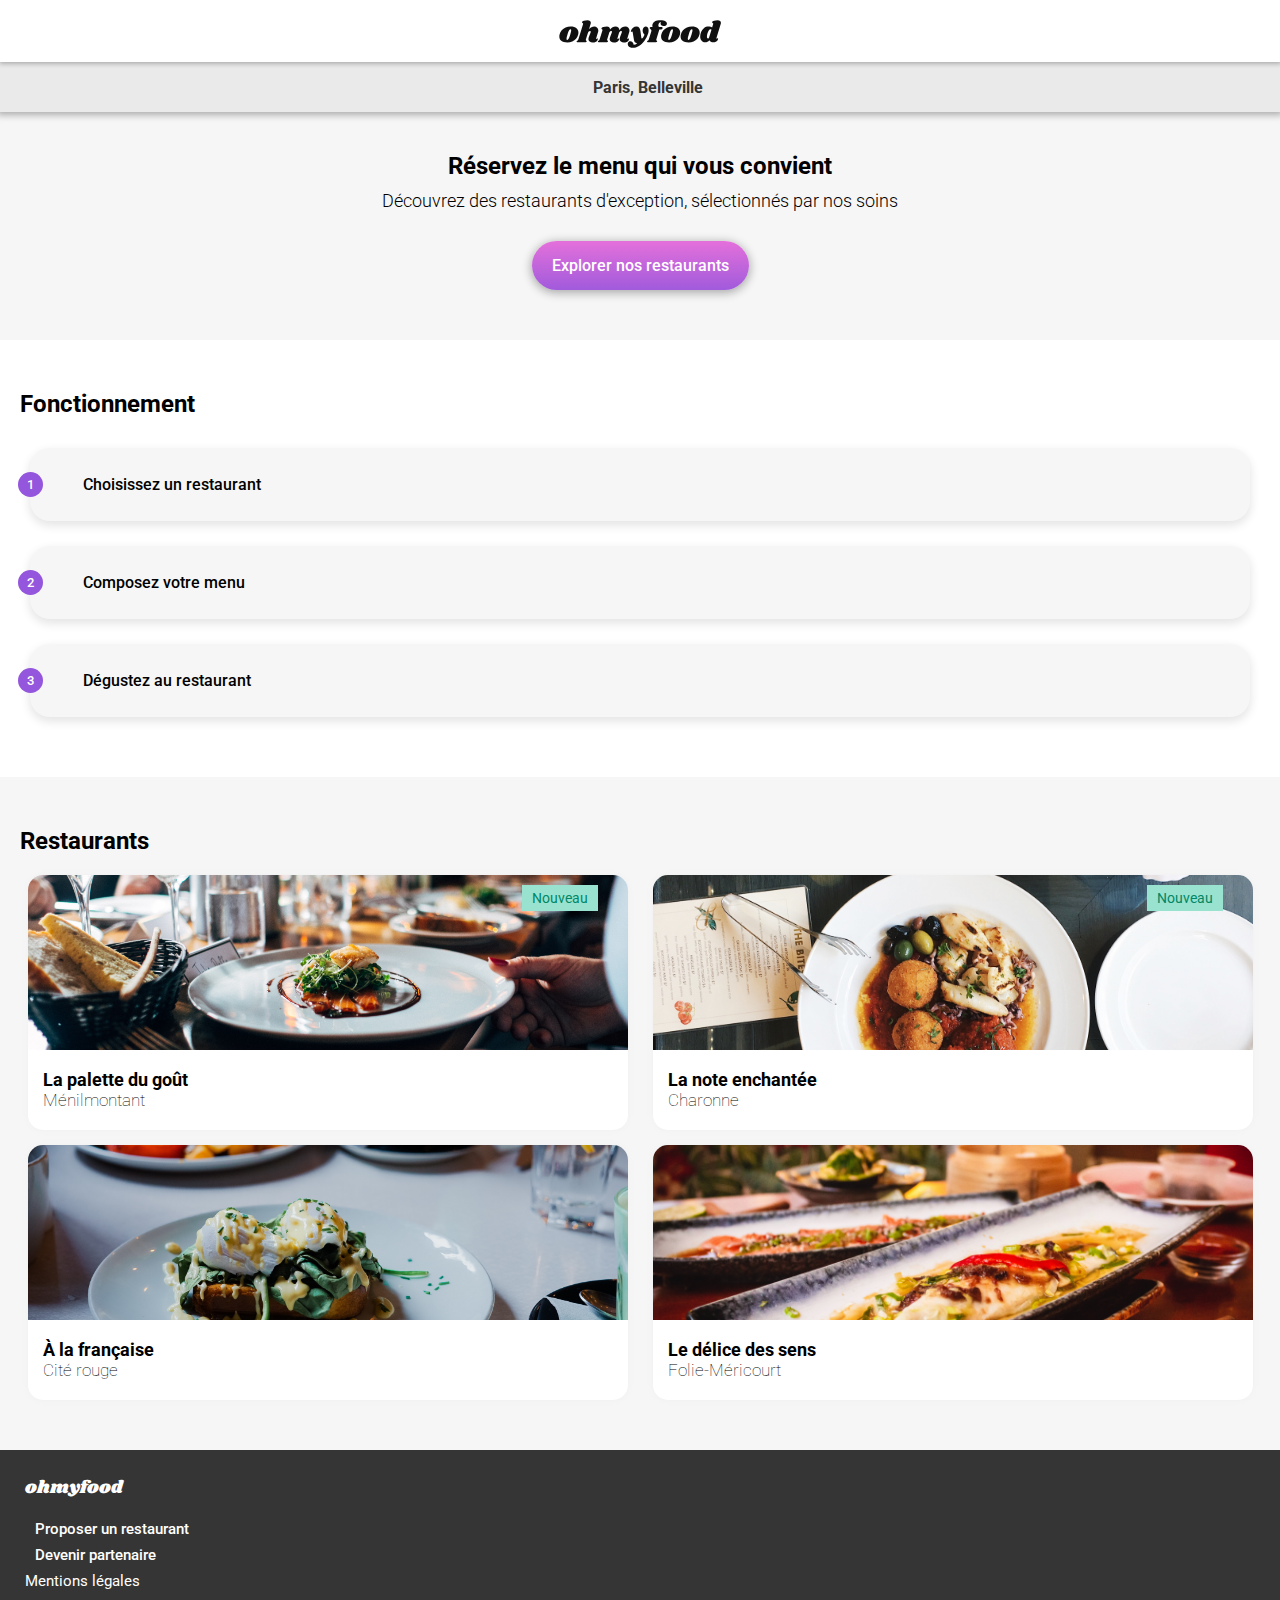
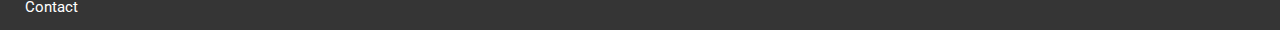
==== index.html @ 5ab4dbc9 "Homepage complète + animation des coeurs" ====
<!DOCTYPE html>
<html lang="fr">

<head>
    <meta charset="UTF-8">
    <meta name="viewport" content="width=device-width, initial-scale=1.0">
    <title>Ohmyfood</title>
    <link rel="preconnect" href="https://fonts.googleapis.com">
    <link rel="preconnect" href="https://fonts.gstatic.com" crossorigin>
    <link href="https://fonts.googleapis.com/css2?family=Roboto:ital,wght@0,100;0,300;0,400;0,500;0,700;0,900;1,100;1,300;1,400;1,500;1,700;1,900&family=Shrikhand&display=swap" rel="stylesheet">
    <link rel="stylesheet" href="https://cdnjs.cloudflare.com/ajax/libs/font-awesome/6.2.1/css/all.min.css"
        integrity="sha512-MV7K8+y+gLIBoVD59lQIYicR65iaqukzvf/nwasF0nqhPay5w/9lJmVM2hMDcnK1OnMGCdVK+iQrJ7lzPJQd1w=="
        crossorigin="anonymous" referrerpolicy="no-referrer">
    <link rel="stylesheet" href="./public/css/style.css">
</head>

<body>
    <div class="homepage">

        <!-- HEADER -->
        <div id="header">
            <header class="header header__logo">
                <a href="#"><img class="header__logo--img" src="./public/images/logo/ohmyfood@2x.svg" alt="Ohmyfood"></a>
            </header>

            <div class="location">
                <i class="location__icon fa-solid fa-location-dot"></i>
                <p class="location__city">Paris, Belleville</p>
            </div>
        </div>

        <main>            
            <!-- INTRO -->
            <section id="presentation" class="presentation">
                <div class="intro">
                    <h1 class="intro__title">Réservez le menu qui vous convient</h1>
                    <p class="intro__baseline">Découvrez des restaurants d'exception, sélectionnés par nos soins</p>
                    <a class="intro__button" href="#restaurants">Explorer nos restaurants</a>
                </div>
                <div class="HowItWorks">
                    <h2 class="HowItWorks__title">Fonctionnement</h2>
                    <ol class="HowItWorks__list">
                        <li><i class="fa-solid fa-mobile-screen-button"></i><span class="function__list__text">Choisissez un restaurant</span></li>
                        <li><i class="fa-solid fa-list-ul"></i><span class="function__list__text">Composez votre menu</span></li>
                        <li><i class="fa-highlight fa-solid fa-store"></i><span class="function__list__text">Dégustez au restaurant</span></li>
                    </ol>
                </div>
            </section>

            <!-- RESTAURANTS -->
            <section id="restaurants">                
                <h2 class="restaurants__title">Restaurants</h2>
                <div class="restaurants">

                    <div class="card-wrap">
                        <article class="card-container">
                            <a href="#" class="card">
                                <div class="card__new"><span>Nouveau</span></div>
                                <img src="./public/images/restaurants/jay-wennington-N_Y88TWmGwA-unsplash.jpg" alt="Photo d'une assiette prête à déguster sur une belle table dressée">
                                <div class="card__content">
                                    <div class="infos">
                                        <h3 class="name">La palette du goût</h3>
                                        <p class="city">Ménilmontant</p>
                                    </div>
                                
                                </div>
                                
                            </a>
                        </article>
                        <div class="favorite">
                            <input type="checkbox" id="la-palette-du-gout" name="favorite" value="favorite">
                            <label for="la-palette-du-gout" class="favorite__icon">
                                <i class="favorite__icon--outlines fa-regular fa-heart" aria-hidden="true"></i>
                                <i class="favorite__icon--solid fa-solid fa-heart" aria-hidden="true"></i>
                            </label>
                        </div>
                    </div>

                    <div class="card-wrap">
                        <article class="card-container">
                            <a href="#" class="card">
                                <div class="card__new"><span>Nouveau</span></div>
                                <img src="./public/images/restaurants/stil-u2Lp8tXIcjw-unsplash.jpg" alt="Photo d'une assiette bien pleine prise du dessus">
                                <div class="card__content">
                                    <div class="infos">
                                        <h3 class="name">La note enchantée</h3>
                                        <p class="city">Charonne</p>
                                    </div>
                                
                                </div>
                                
                            </a>
                        </article>
                        <div class="favorite">
                            <input type="checkbox" id="la-note-enchantee" name="favorite" value="favorite">
                            <label for="la-note-enchantee" class="favorite__icon">
                                <i class="favorite__icon--outlines fa-regular fa-heart" aria-hidden="true"></i>
                                <i class="favorite__icon--solid fa-solid fa-heart" aria-hidden="true"></i>
                            </label>
                        </div>
                    </div>

                    <div class="card-wrap">
                        <article class="card-container">
                            <a href="#" class="card">
                                <img src="./public/images/restaurants/toa-heftiba-DQKerTsQwi0-unsplash.jpg" alt="Photo de plusieurs assiettes prêtes à déguster">
                                <div class="card__content">
                                    <div class="infos">
                                        <h3 class="name">À la française</h3>
                                        <p class="city">Cité rouge</p>
                                    </div>
                                
                                </div>
                                
                            </a>
                        </article>
                        <div class="favorite">
                            <input type="checkbox" id="a-la-francaise" name="favorite" value="favorite">
                            <label for="a-la-francaise" class="favorite__icon">
                                <i class="favorite__icon--outlines fa-regular fa-heart" aria-hidden="true"></i>
                                <i class="favorite__icon--solid fa-solid fa-heart" aria-hidden="true"></i>
                            </label>
                        </div>
                    </div>

                    <div class="card-wrap">
                        <article class="card-container">
                            <a href="#" class="card">
                                <img src="./public/images/restaurants/louis-hansel-shotsoflouis-qNBGVyOCY8Q-unsplash.jpg" alt="Image de plusieurs assiettes de formes allongées pleines plats cuisinés">
                                <div class="card__content">
                                    <div class="infos">
                                        <h3 class="name">Le délice des sens</h3>
                                        <p class="city">Folie-Méricourt</p>
                                    </div>
                                
                                </div>
                                
                            </a>
                        </article>
                        <div class="favorite">
                            <input type="checkbox" id="le-delice-des-sens" name="favorite" value="favorite">
                            <label for="le-delice-des-sens" class="favorite__icon">
                                <i class="favorite__icon--outlines fa-regular fa-heart" aria-hidden="true"></i>
                                <i class="favorite__icon--solid fa-solid fa-heart" aria-hidden="true"></i>
                            </label>
                        </div>
                    </div>

                </div>
            </section>
        </main>

        <!-- FOOTER -->
        <footer class="footer">
            <h2 class="footer__title">ohmyfood</h2>
            <ul class="footer__list">
                <li><i class="fa-solid fa-utensils"></i><a href="#">Proposer un restaurant</a></li>
                <li><i class="fa-solid fa-handshake-angle"></i><a href="#">Devenir partenaire</a></li>
                <li><a href="#">Mentions légales</a></li>
                <li><a href="mailto:contact@ohmyfood.fr">Contact</a></li>
            </ul>
        </footer>

    </div>

</body>
</html>
---- public/css/style.css ----
/*** INIT SASS OK ***/
/*                  */
/*    Off we go !   */
/*                  */
/*** COMMON RULES ***/
* {
  font-family: "Roboto", sans-serif;
}

html {
  scroll-behavior: smooth;
}

body {
  display: flex;
  justify-content: center;
  margin: 0;
  width: 100%;
}

.homepage, .restaurantpage {
  width: 100%;
  margin: 0;
  box-sizing: border-box;
  overflow: hidden;
  background-color: #f6f6f6;
}

h1,
h2 {
  font-size: 24px;
  font-weight: 700;
}

h3 {
  font-size: 18px;
  font-weight: 700;
}

a {
  text-decoration: none;
}

/*** HEADER ***/
.header {
  display: flex;
  justify-content: center;
  background-color: white;
  box-shadow: 0px 0px 5px 1.5px rgba(0, 0, 0, 0.3);
  z-index: 2;
}
.header__logo {
  position: relative;
  padding: 20px 0 10px;
}
.header__logo--img {
  width: 162px;
}

.location {
  display: flex;
  justify-content: center;
  height: 50px;
  position: relative;
  z-index: 1;
  background-color: #EAEAEA;
  text-align: center;
  color: #353535;
  box-shadow: 0px 0px 7px 3px rgba(0, 0, 0, 0.3);
}
.location__icon {
  padding: 18px 15px 18px 0;
  font-size: 16px;
}
.location__city {
  font-size: 16px;
  font-weight: 700;
}

/*** HOMEPAGE ***/
.presentation {
  background-color: #f6f6f6;
}

/*  INTRO  */
.intro {
  display: flex;
  flex-direction: column;
  justify-content: center;
  text-align: center;
}
.intro__title {
  margin: 0;
  padding: 40px 50px 0;
}
.intro__baseline {
  margin: 10px 0 20px;
  padding: 0 20px;
  font-size: 18px;
  font-weight: 300;
}
.intro__button {
  width: auto;
  padding: 15px 20px;
  background: linear-gradient(180deg, #FF79DA -40%, #9356DC 120%);
  border-radius: 35px;
  color: white;
  font-size: 16px;
  font-weight: 500;
  text-decoration: none;
  box-shadow: 0px 2px 10px 1.2px rgba(0, 0, 0, 0.3);
  cursor: pointer;
  transition: all 0.5s ease-in-out;
  margin: 10px auto 50px;
}
.intro__button:hover {
  box-shadow: 0px 2px 12px 1.5px rgba(0, 0, 0, 0.35);
  filter: brightness(110%);
  transition: all 0.5s ease-in-out;
}

/* FONCTIONNEMENT */
.HowItWorks {
  display: flex;
  justify-content: center;
  flex-direction: column;
  margin: 0;
  padding: 35px 20px;
  text-align: left;
  background-color: white;
}
.HowItWorks__title {
  margin: 15px 0 5px;
}
.HowItWorks__list {
  margin: 0;
  padding: 0 10px;
  list-style: none;
  font-size: 16px;
  font-weight: 500;
  text-align: center;
}
.HowItWorks__list li {
  display: flex;
  justify-content: left;
  align-items: center;
  margin: 25px 0;
  padding: 24px 15px 24px 20px;
  background-color: #f6f6f6;
  border-radius: 20px;
  box-shadow: 0px 4px 10px 1px rgba(0, 0, 0, 0.1);
  counter-increment: li;
}
.HowItWorks__list li i {
  padding: 0 20px;
  font-size: 1.1em;
  color: #7e7e7e;
}
.HowItWorks__list li i.fa-highlight {
  color: #9356DC;
}
.HowItWorks__list li::before {
  content: counter(li);
  display: flex;
  justify-content: center;
  align-items: center;
  width: 25px;
  height: 25px;
  margin-left: -32px;
  background-color: #9356DC;
  border-radius: 100%;
  font-size: 0.8em;
  color: white;
}

/* RESTAURANTS */
.restaurants {
  display: flex;
  flex-flow: wrap;
  justify-content: space-between;
  padding: 0 15px 50px;
}
.restaurants__title {
  margin: 50px 20px 5px;
}
.restaurants .card-wrap {
  width: 100%;
  margin: 15px auto 35px;
}
.restaurants .card-wrap .card-container {
  margin-top: 0;
  width: 100%;
}
.restaurants .card-wrap .card-container .card {
  display: flex;
  flex-direction: column;
  background-color: white;
  border-radius: 15px;
  box-shadow: 0px 0px 6px 0px rgba(200, 200, 200, 0.1);
}
.restaurants .card-wrap .card-container .card__new {
  position: absolute;
  margin-top: 10px;
  margin-left: calc(100% - 130px);
  padding: 5px 10px;
  background-color: #99E2D0;
  color: #008766;
  font-size: 14px;
}
.restaurants .card-wrap .card-container .card img {
  height: 175px;
  border-top-left-radius: 15px;
  border-top-right-radius: 15px;
  -o-object-fit: cover;
     object-fit: cover;
}
.restaurants .card-wrap .card-container .card__content {
  display: flex;
  flex-flow: row;
  justify-content: space-between;
  padding-left: 15px;
  color: black;
}
.restaurants .card-wrap .card-container .card__content .infos {
  display: block;
  margin: 20px 0;
}
.restaurants .card-wrap .card-container .card__content .name {
  line-height: 20px;
  margin: 0;
}
.restaurants .card-wrap .card-container .card__content .city {
  font-size: 17px;
  font-weight: 100;
  margin: 0;
}
.restaurants .favorite {
  margin-top: -75px;
  margin-left: calc(100% - 70px);
  font-size: 22px;
  padding: 20px;
}
.restaurants .favorite > input {
  display: none;
}
.restaurants .favorite__icon--outlines, .restaurants .favorite__icon--solid {
  position: absolute;
}
.restaurants .favorite__icon--outlines {
  z-index: 2;
  opacity: 0.6;
  color: #353535;
  transition: all 0.7s;
}
.restaurants .favorite__icon--outlines:hover {
  opacity: 1;
  transition: all 0.7s;
}
.restaurants .favorite__icon--solid {
  color: #9356DC;
  opacity: 0;
  font-size: 40px;
  margin: -8px;
  transition: all 1s;
}
.restaurants .favorite input:checked + label.favorite__icon .favorite__icon--solid {
  opacity: 1;
  font-size: 20px;
  margin: 1px;
  transition: all 0.4s ease 0.15s;
  background-image: linear-gradient(180deg, #9356DC 0%, #FF79DA 110%);
  -webkit-background-clip: text;
          background-clip: text;
  color: rgba(147, 86, 220, 0.25);
}
.restaurants .favorite input:checked + label.favorite__icon .favorite__icon--outlines {
  opacity: 0.4;
  color: #9356DC;
  transition: 0.2s;
}

@media (min-width: 767.98px) {
  .restaurants .card-wrap {
    width: 48%;
  }
  .restaurants .card-wrap .card-container .card__new {
    margin-left: calc(48% - 120px);
  }
}
/*** FOOTER ***/
.footer {
  display: flex;
  flex-direction: column;
  background-color: #353535;
  color: white;
  padding: 10px 25px;
  font-size: 15px;
}
.footer__title {
  padding: 0;
  font-family: "Shrikhand", sans-serif;
  font-size: 18px;
  font-weight: 200;
}
.footer__list {
  padding: 0;
  margin: 0;
  list-style-type: none;
}
.footer__list li {
  padding: 4px 0;
}
.footer__list i {
  padding-right: 10px;
  font-size: 12px;
}
.footer__list i + a {
  font-weight: 500;
}
.footer__list a {
  color: white;
  border-bottom: 1px solid #353535;
  transition: all 0.7s;
}
.footer__list a:hover {
  color: #EAEAEA;
  border-bottom: 1px solid white;
  transition: all 0.7s;
}/*# sourceMappingURL=style.css.map */
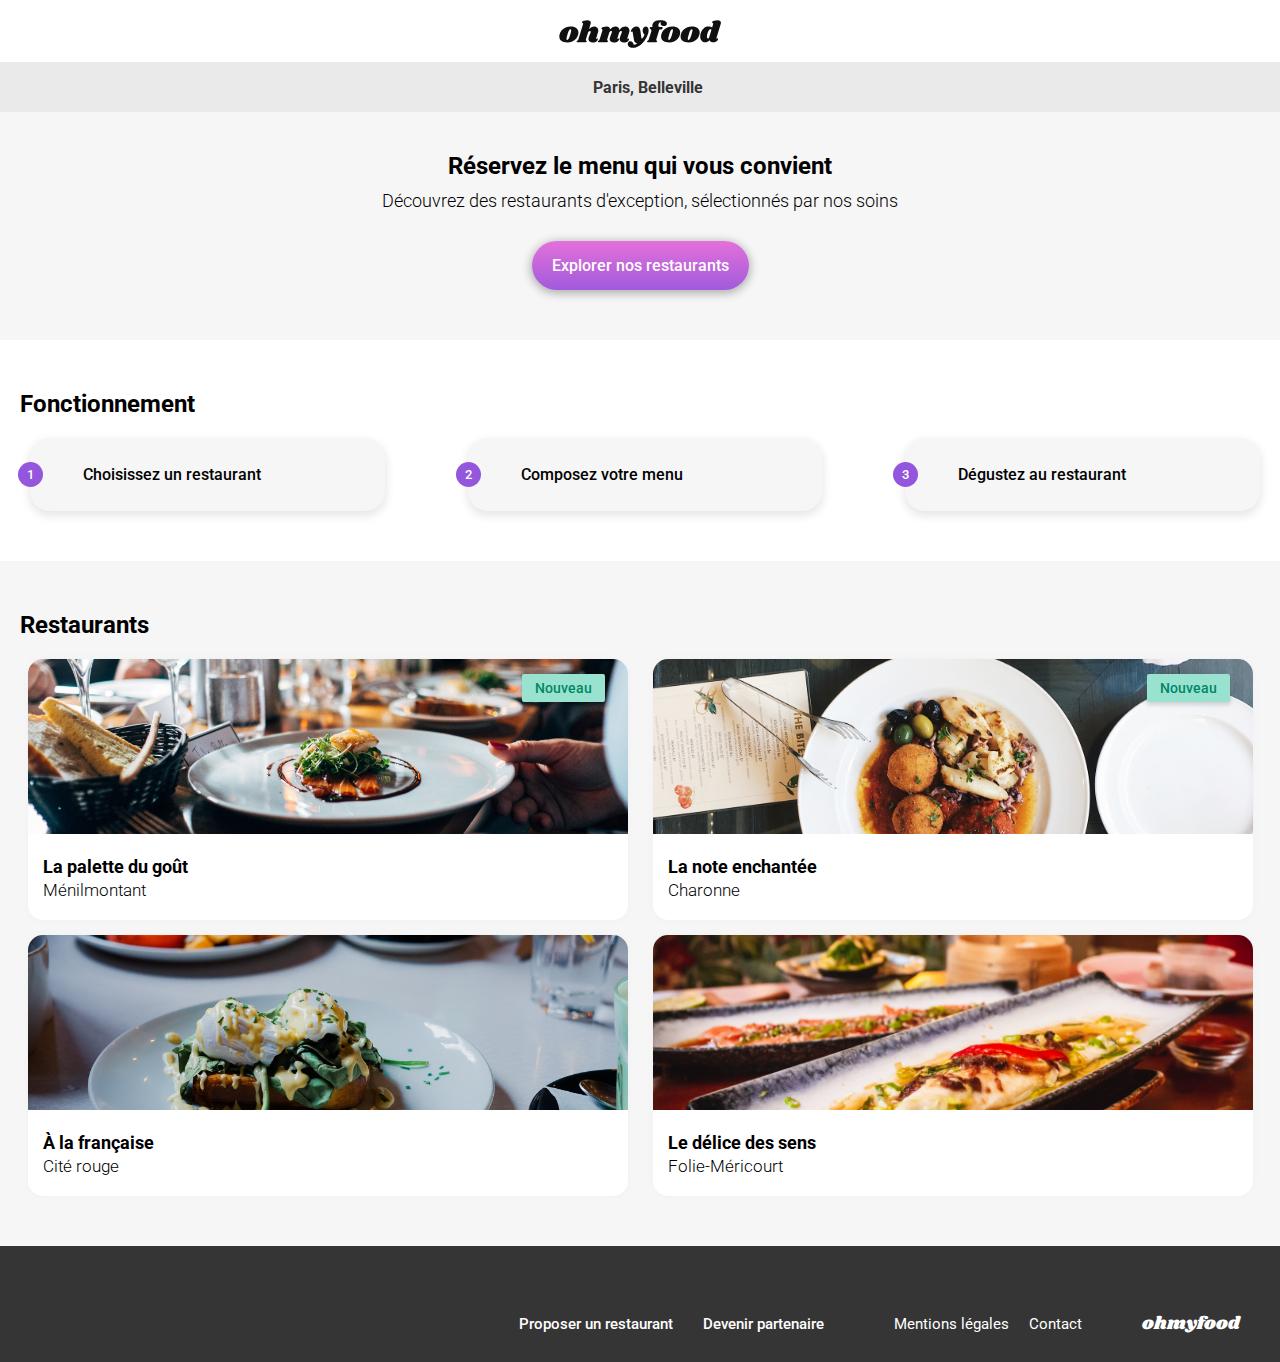
==== commit e44898cb: "Initialisation breakpoints + homepage responsive" ====
--- a/index.html
+++ b/index.html
@@ -19,8 +19,11 @@
 
         <!-- HEADER -->
         <div id="header">
-            <header class="header header__logo">
-                <a href="#"><img class="header__logo--img" src="./public/images/logo/ohmyfood@2x.svg" alt="Ohmyfood"></a>
+            <header class="header">
+                <nav class="header__nav">
+                <a href="#" class="header__nav--back"><i class="fa-solid fa-arrow-left"></i></a>
+                <a href="#"><img class="header__nav--logo" src="./public/images/logo/ohmyfood@2x.svg" alt="Ohmyfood"></a>
+                </nav>
             </header>
 
             <div class="location">
@@ -38,17 +41,19 @@
                     <a class="intro__button" href="#restaurants">Explorer nos restaurants</a>
                 </div>
                 <div class="HowItWorks">
+                    <div class="page-container">
                     <h2 class="HowItWorks__title">Fonctionnement</h2>
-                    <ol class="HowItWorks__list">
-                        <li><i class="fa-solid fa-mobile-screen-button"></i><span class="function__list__text">Choisissez un restaurant</span></li>
-                        <li><i class="fa-solid fa-list-ul"></i><span class="function__list__text">Composez votre menu</span></li>
-                        <li><i class="fa-highlight fa-solid fa-store"></i><span class="function__list__text">Dégustez au restaurant</span></li>
-                    </ol>
+                        <ol class="HowItWorks__list">
+                            <li><i class="fa-solid fa-mobile-screen-button"></i><span class="function__list__text">Choisissez un restaurant</span></li>
+                            <li><i class="fa-solid fa-list-ul"></i><span class="function__list__text">Composez votre menu</span></li>
+                            <li><i class="fa-highlight fa-solid fa-store"></i><span class="function__list__text">Dégustez au restaurant</span></li>
+                        </ol>
+                    </div>
                 </div>
             </section>
 
             <!-- RESTAURANTS -->
-            <section id="restaurants">                
+            <section id="restaurants" class="page-container">                
                 <h2 class="restaurants__title">Restaurants</h2>
                 <div class="restaurants">
 
--- a/public/css/style.css
+++ b/public/css/style.css
@@ -14,16 +14,23 @@
 body {
   display: flex;
   justify-content: center;
-  margin: 0;
   width: 100%;
+  margin: 0;
 }
 
 .homepage, .restaurantpage {
   width: 100%;
   margin: 0;
   box-sizing: border-box;
+  background-color: #f6f6f6;
   overflow: hidden;
-  background-color: #f6f6f6;
+}
+
+@media (min-width: 1400px) {
+  .page-container {
+    max-width: 1350px;
+    margin: 0 auto;
+  }
 }
 
 h1,
@@ -49,11 +56,33 @@
   box-shadow: 0px 0px 5px 1.5px rgba(0, 0, 0, 0.3);
   z-index: 2;
 }
-.header__logo {
-  position: relative;
+@media (min-width: 1024px) {
+  .header {
+    box-shadow: none;
+  }
+}
+.header__nav {
+  padding: 0 20px;
+}
+.header__nav--back {
+  position: absolute;
+  display: flex;
+  justify-content: center;
+  align-items: center;
+  left: 0;
+  width: 60px;
+  height: 63px;
+  color: #353535;
+}
+.header__nav--back i {
+  font-size: 22px;
+  font-weight: 700;
+}
+.header__nav--back:hover {
+  color: black;
+}
+.header__nav--logo {
   padding: 20px 0 10px;
-}
-.header__logo--img {
   width: 162px;
 }
 
@@ -68,6 +97,11 @@
   color: #353535;
   box-shadow: 0px 0px 7px 3px rgba(0, 0, 0, 0.3);
 }
+@media (min-width: 1024px) {
+  .location {
+    box-shadow: none;
+  }
+}
 .location__icon {
   padding: 18px 15px 18px 0;
   font-size: 16px;
@@ -78,6 +112,24 @@
 }
 
 /*** HOMEPAGE ***/
+.homepage .header__nav--back {
+  display: none;
+}
+.homepage .location {
+  display: static;
+}
+
+/*** RESTAURANT PAGE ***/
+/* .restaurantpage {
+
+    .header__nav--back{
+      display: static;
+    }
+    .location{
+        display: none;
+    }
+} 
+*/
 .presentation {
   background-color: #f6f6f6;
 }
@@ -110,22 +162,20 @@
   text-decoration: none;
   box-shadow: 0px 2px 10px 1.2px rgba(0, 0, 0, 0.3);
   cursor: pointer;
+  transform: scale(1);
   transition: all 0.5s ease-in-out;
   margin: 10px auto 50px;
 }
 .intro__button:hover {
   box-shadow: 0px 2px 12px 1.5px rgba(0, 0, 0, 0.35);
   filter: brightness(110%);
+  transform: scale(1.005);
   transition: all 0.5s ease-in-out;
 }
 
 /* FONCTIONNEMENT */
 .HowItWorks {
-  display: flex;
-  justify-content: center;
-  flex-direction: column;
-  margin: 0;
-  padding: 35px 20px;
+  padding: 35px 10px 35px 20px;
   text-align: left;
   background-color: white;
 }
@@ -133,6 +183,9 @@
   margin: 15px 0 5px;
 }
 .HowItWorks__list {
+  display: flex;
+  justify-content: center;
+  flex-flow: column;
   margin: 0;
   padding: 0 10px;
   list-style: none;
@@ -140,11 +193,21 @@
   font-weight: 500;
   text-align: center;
 }
+@media (min-width: 1024px) {
+  .HowItWorks__list {
+    flex-flow: row nowrap;
+    justify-content: space-between;
+    margin: 0 auto;
+  }
+  .HowItWorks__list li {
+    width: 26%;
+  }
+}
 .HowItWorks__list li {
   display: flex;
   justify-content: left;
   align-items: center;
-  margin: 25px 0;
+  margin: 15px 0;
   padding: 24px 15px 24px 20px;
   background-color: #f6f6f6;
   border-radius: 20px;
@@ -187,6 +250,11 @@
   width: 100%;
   margin: 15px auto 35px;
 }
+@media (min-width: 767px) {
+  .restaurants .card-wrap {
+    width: 48%;
+  }
+}
 .restaurants .card-wrap .card-container {
   margin-top: 0;
   width: 100%;
@@ -200,12 +268,25 @@
 }
 .restaurants .card-wrap .card-container .card__new {
   position: absolute;
-  margin-top: 10px;
-  margin-left: calc(100% - 130px);
-  padding: 5px 10px;
+  margin-top: 15px;
+  margin-left: calc(100% - 125px);
+  padding: 6px 13px;
   background-color: #99E2D0;
   color: #008766;
   font-size: 14px;
+  font-weight: 500;
+  border-radius: 2px;
+  box-shadow: 0px 2px 4px 1px rgba(0, 0, 0, 0.15);
+}
+@media (min-width: 767px) {
+  .restaurants .card-wrap .card-container .card__new {
+    margin-left: calc(48% - 120px);
+  }
+}
+@media (min-width: 1400px) {
+  .restaurants .card-wrap .card-container .card__new {
+    margin-left: 530px;
+  }
 }
 .restaurants .card-wrap .card-container .card img {
   height: 175px;
@@ -226,75 +307,80 @@
   margin: 20px 0;
 }
 .restaurants .card-wrap .card-container .card__content .name {
-  line-height: 20px;
+  line-height: 26px;
   margin: 0;
 }
 .restaurants .card-wrap .card-container .card__content .city {
   font-size: 17px;
-  font-weight: 100;
-  margin: 0;
-}
-.restaurants .favorite {
+  font-weight: 300;
+  margin: 0;
+}
+
+.homepage .favorite {
   margin-top: -75px;
   margin-left: calc(100% - 70px);
   font-size: 22px;
   padding: 20px;
 }
-.restaurants .favorite > input {
+.homepage .favorite > input {
   display: none;
 }
-.restaurants .favorite__icon--outlines, .restaurants .favorite__icon--solid {
+.homepage .favorite__icon--outlines, .homepage .favorite__icon--solid {
   position: absolute;
 }
-.restaurants .favorite__icon--outlines {
+.homepage .favorite__icon--outlines {
   z-index: 2;
   opacity: 0.6;
   color: #353535;
   transition: all 0.7s;
 }
-.restaurants .favorite__icon--outlines:hover {
+.homepage .favorite__icon--outlines:hover {
+  cursor: pointer;
   opacity: 1;
   transition: all 0.7s;
 }
-.restaurants .favorite__icon--solid {
+.homepage .favorite__icon--solid {
   color: #9356DC;
   opacity: 0;
-  font-size: 40px;
-  margin: -8px;
+  font-size: 36px;
+  margin: -7px;
   transition: all 1s;
 }
-.restaurants .favorite input:checked + label.favorite__icon .favorite__icon--solid {
+.homepage .favorite__icon--solid:hover {
+  cursor: pointer;
+}
+.homepage .favorite input:checked + label.favorite__icon .favorite__icon--solid {
   opacity: 1;
   font-size: 20px;
   margin: 1px;
-  transition: all 0.4s ease 0.15s;
+  transition: all 0.4s ease-in-out;
+  transition: opacity 0.6s ease-out;
   background-image: linear-gradient(180deg, #9356DC 0%, #FF79DA 110%);
   -webkit-background-clip: text;
           background-clip: text;
   color: rgba(147, 86, 220, 0.25);
 }
-.restaurants .favorite input:checked + label.favorite__icon .favorite__icon--outlines {
+.homepage .favorite input:checked + label.favorite__icon .favorite__icon--outlines {
   opacity: 0.4;
   color: #9356DC;
   transition: 0.2s;
 }
 
-@media (min-width: 767.98px) {
-  .restaurants .card-wrap {
-    width: 48%;
-  }
-  .restaurants .card-wrap .card-container .card__new {
-    margin-left: calc(48% - 120px);
-  }
-}
 /*** FOOTER ***/
 .footer {
   display: flex;
   flex-direction: column;
   background-color: #353535;
   color: white;
-  padding: 10px 25px;
+  padding: 10px 25px 20px;
   font-size: 15px;
+}
+@media (min-width: 1024px) {
+  .footer {
+    flex-direction: row-reverse;
+    align-items: center;
+    padding: 50px 40px 10px;
+  }
 }
 .footer__title {
   padding: 0;
@@ -303,6 +389,8 @@
   font-weight: 200;
 }
 .footer__list {
+  display: flex;
+  flex-direction: column;
   padding: 0;
   margin: 0;
   list-style-type: none;
@@ -326,4 +414,17 @@
   color: #EAEAEA;
   border-bottom: 1px solid white;
   transition: all 0.7s;
+}
+@media (min-width: 1024px) {
+  .footer__list {
+    flex-direction: row;
+    align-items: baseline;
+    margin-right: 50px;
+  }
+  .footer__list li {
+    padding: 0 10px;
+  }
+  .footer__list li:nth-child(3) {
+    margin-left: 50px;
+  }
 }/*# sourceMappingURL=style.css.map */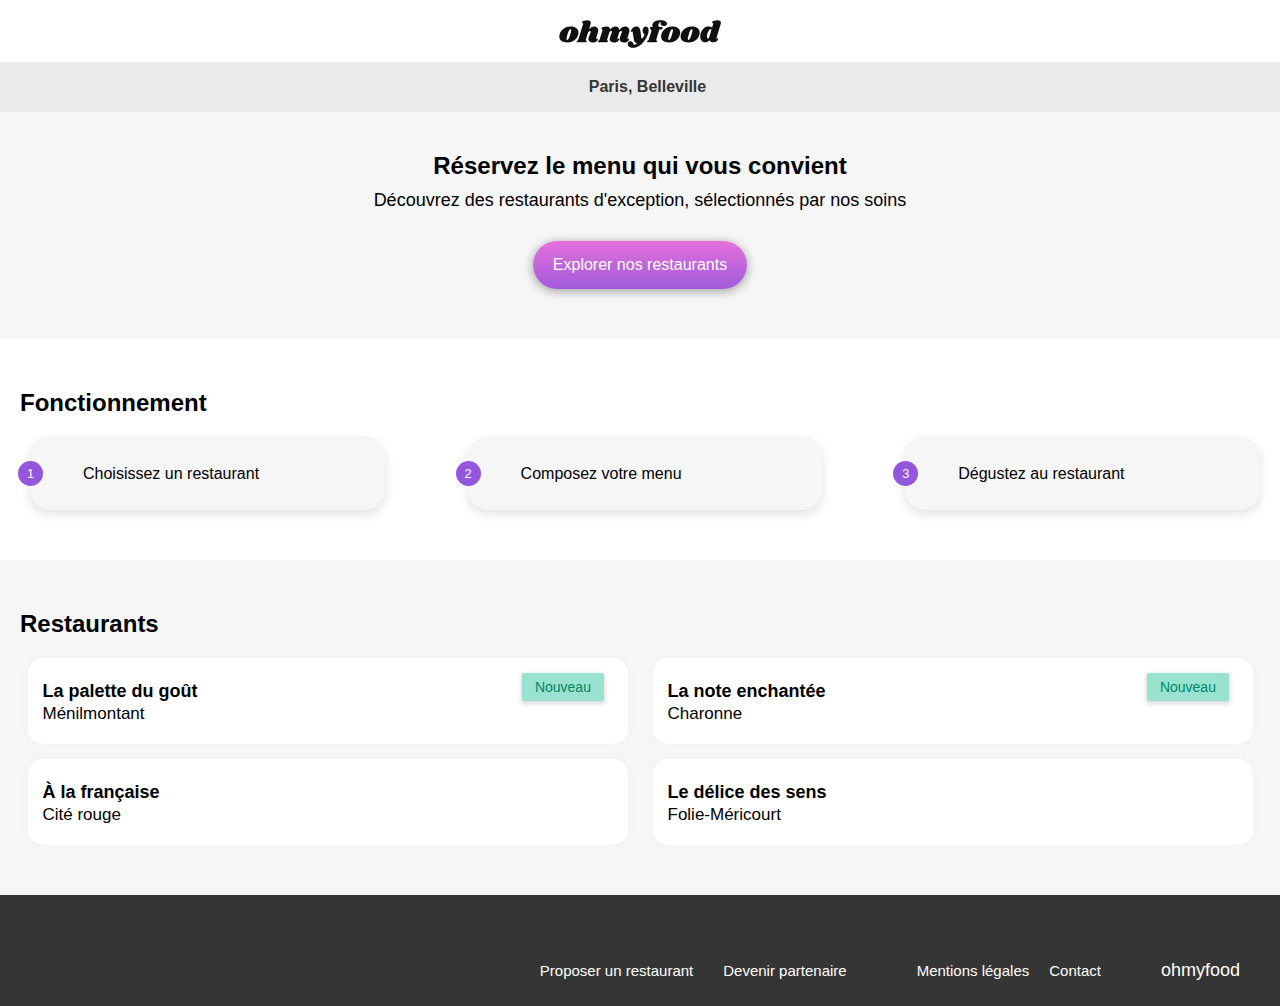
==== commit 0c851162: "Réorganisation SASS selon systeme 7-1  +  version beta page restaurant" ====
--- a/index.html
+++ b/index.html
@@ -5,9 +5,6 @@
     <meta charset="UTF-8">
     <meta name="viewport" content="width=device-width, initial-scale=1.0">
     <title>Ohmyfood</title>
-    <link rel="preconnect" href="https://fonts.googleapis.com">
-    <link rel="preconnect" href="https://fonts.gstatic.com" crossorigin>
-    <link href="https://fonts.googleapis.com/css2?family=Roboto:ital,wght@0,100;0,300;0,400;0,500;0,700;0,900;1,100;1,300;1,400;1,500;1,700;1,900&family=Shrikhand&display=swap" rel="stylesheet">
     <link rel="stylesheet" href="https://cdnjs.cloudflare.com/ajax/libs/font-awesome/6.2.1/css/all.min.css"
         integrity="sha512-MV7K8+y+gLIBoVD59lQIYicR65iaqukzvf/nwasF0nqhPay5w/9lJmVM2hMDcnK1OnMGCdVK+iQrJ7lzPJQd1w=="
         crossorigin="anonymous" referrerpolicy="no-referrer">
@@ -18,21 +15,23 @@
     <div class="homepage">
 
         <!-- HEADER -->
-        <div id="header">
-            <header class="header">
+        <header id="header">
+            <div class="header">
                 <nav class="header__nav">
                 <a href="#" class="header__nav--back"><i class="fa-solid fa-arrow-left"></i></a>
                 <a href="#"><img class="header__nav--logo" src="./public/images/logo/ohmyfood@2x.svg" alt="Ohmyfood"></a>
                 </nav>
-            </header>
+            </div>            
+        </header>
 
+        <main>  
+            
+            <!--LOCATION-->            
             <div class="location">
                 <i class="location__icon fa-solid fa-location-dot"></i>
                 <p class="location__city">Paris, Belleville</p>
             </div>
-        </div>
 
-        <main>            
             <!-- INTRO -->
             <section id="presentation" class="presentation">
                 <div class="intro">
@@ -59,96 +58,94 @@
 
                     <div class="card-wrap">
                         <article class="card-container">
-                            <a href="#" class="card">
-                                <div class="card__new"><span>Nouveau</span></div>
-                                <img src="./public/images/restaurants/jay-wennington-N_Y88TWmGwA-unsplash.jpg" alt="Photo d'une assiette prête à déguster sur une belle table dressée">
+                            <a href="./restaurants/la-palette-du-gout.html" class="card">
+                                <div class="card__bg card__bg--la-palette-du-gout">
+                                     <div class="card__new"><span>Nouveau</span></div>
+                                </div>
                                 <div class="card__content">
                                     <div class="infos">
                                         <h3 class="name">La palette du goût</h3>
                                         <p class="city">Ménilmontant</p>
-                                    </div>
-                                
-                                </div>
-                                
+                                    </div>                                
+                                </div>                                
                             </a>
+                            
+                            <div class="favorite">
+                                <input type="checkbox" id="la-palette-du-gout" name="favorite" value="favorite">
+                                <label for="la-palette-du-gout" class="favorite__icon">
+                                    <i class="favorite__icon--outlines fa-regular fa-heart" aria-hidden="true"></i>
+                                    <i class="favorite__icon--solid fa-solid fa-heart" aria-hidden="true"></i>
+                                </label>
+                            </div>
                         </article>
-                        <div class="favorite">
-                            <input type="checkbox" id="la-palette-du-gout" name="favorite" value="favorite">
-                            <label for="la-palette-du-gout" class="favorite__icon">
-                                <i class="favorite__icon--outlines fa-regular fa-heart" aria-hidden="true"></i>
-                                <i class="favorite__icon--solid fa-solid fa-heart" aria-hidden="true"></i>
-                            </label>
-                        </div>
                     </div>
 
                     <div class="card-wrap">
                         <article class="card-container">
-                            <a href="#" class="card">
-                                <div class="card__new"><span>Nouveau</span></div>
-                                <img src="./public/images/restaurants/stil-u2Lp8tXIcjw-unsplash.jpg" alt="Photo d'une assiette bien pleine prise du dessus">
+                            <a href="./restaurants/la-palette-du-gout.html" class="card">
+                                <div class="card__bg card__bg--la-note-enchantee">
+                                    <div class="card__new"><span>Nouveau</span></div>
+                                </div>
                                 <div class="card__content">
                                     <div class="infos">
                                         <h3 class="name">La note enchantée</h3>
                                         <p class="city">Charonne</p>
-                                    </div>
-                                
-                                </div>
-                                
+                                    </div>                                
+                                </div>                                
                             </a>
+                            
+                            <div class="favorite">
+                                <input type="checkbox" id="la-note-enchantee" name="favorite" value="favorite">
+                                <label for="la-note-enchantee" class="favorite__icon">
+                                    <i class="favorite__icon--outlines fa-regular fa-heart" aria-hidden="true"></i>
+                                    <i class="favorite__icon--solid fa-solid fa-heart" aria-hidden="true"></i>
+                                </label>
+                            </div>
                         </article>
-                        <div class="favorite">
-                            <input type="checkbox" id="la-note-enchantee" name="favorite" value="favorite">
-                            <label for="la-note-enchantee" class="favorite__icon">
-                                <i class="favorite__icon--outlines fa-regular fa-heart" aria-hidden="true"></i>
-                                <i class="favorite__icon--solid fa-solid fa-heart" aria-hidden="true"></i>
-                            </label>
-                        </div>
                     </div>
 
                     <div class="card-wrap">
                         <article class="card-container">
-                            <a href="#" class="card">
-                                <img src="./public/images/restaurants/toa-heftiba-DQKerTsQwi0-unsplash.jpg" alt="Photo de plusieurs assiettes prêtes à déguster">
+                            <a href="./restaurants/la-palette-du-gout.html" class="card">
+                                <div class="card__bg card__bg--a-la-francaise"></div>
                                 <div class="card__content">
                                     <div class="infos">
                                         <h3 class="name">À la française</h3>
                                         <p class="city">Cité rouge</p>
-                                    </div>
-                                
-                                </div>
-                                
+                                    </div>                                
+                                </div>                                
                             </a>
+
+                            <div class="favorite">
+                                <input type="checkbox" id="a-la-francaise" name="favorite" value="favorite">
+                                <label for="a-la-francaise" class="favorite__icon">
+                                    <i class="favorite__icon--outlines fa-regular fa-heart" aria-hidden="true"></i>
+                                    <i class="favorite__icon--solid fa-solid fa-heart" aria-hidden="true"></i>
+                                </label>
+                            </div>
                         </article>
-                        <div class="favorite">
-                            <input type="checkbox" id="a-la-francaise" name="favorite" value="favorite">
-                            <label for="a-la-francaise" class="favorite__icon">
-                                <i class="favorite__icon--outlines fa-regular fa-heart" aria-hidden="true"></i>
-                                <i class="favorite__icon--solid fa-solid fa-heart" aria-hidden="true"></i>
-                            </label>
-                        </div>
                     </div>
 
                     <div class="card-wrap">
                         <article class="card-container">
-                            <a href="#" class="card">
-                                <img src="./public/images/restaurants/louis-hansel-shotsoflouis-qNBGVyOCY8Q-unsplash.jpg" alt="Image de plusieurs assiettes de formes allongées pleines plats cuisinés">
+                            <a href="./restaurants/la-palette-du-gout.html" class="card">
+                                <div class="card__bg card__bg--le-delice-des-sens"></div>
                                 <div class="card__content">
                                     <div class="infos">
                                         <h3 class="name">Le délice des sens</h3>
                                         <p class="city">Folie-Méricourt</p>
-                                    </div>
-                                
-                                </div>
-                                
+                                    </div>                                
+                                </div>                                
                             </a>
+
+                            <div class="favorite">
+                                <input type="checkbox" id="le-delice-des-sens" name="favorite" value="favorite">
+                                <label for="le-delice-des-sens" class="favorite__icon">
+                                    <i class="favorite__icon--outlines fa-regular fa-heart" aria-hidden="true"></i>
+                                    <i class="favorite__icon--solid fa-solid fa-heart" aria-hidden="true"></i>
+                                </label>
+                            </div>
                         </article>
-                        <div class="favorite">
-                            <input type="checkbox" id="le-delice-des-sens" name="favorite" value="favorite">
-                            <label for="le-delice-des-sens" class="favorite__icon">
-                                <i class="favorite__icon--outlines fa-regular fa-heart" aria-hidden="true"></i>
-                                <i class="favorite__icon--solid fa-solid fa-heart" aria-hidden="true"></i>
-                            </label>
-                        </div>
                     </div>
 
                 </div>
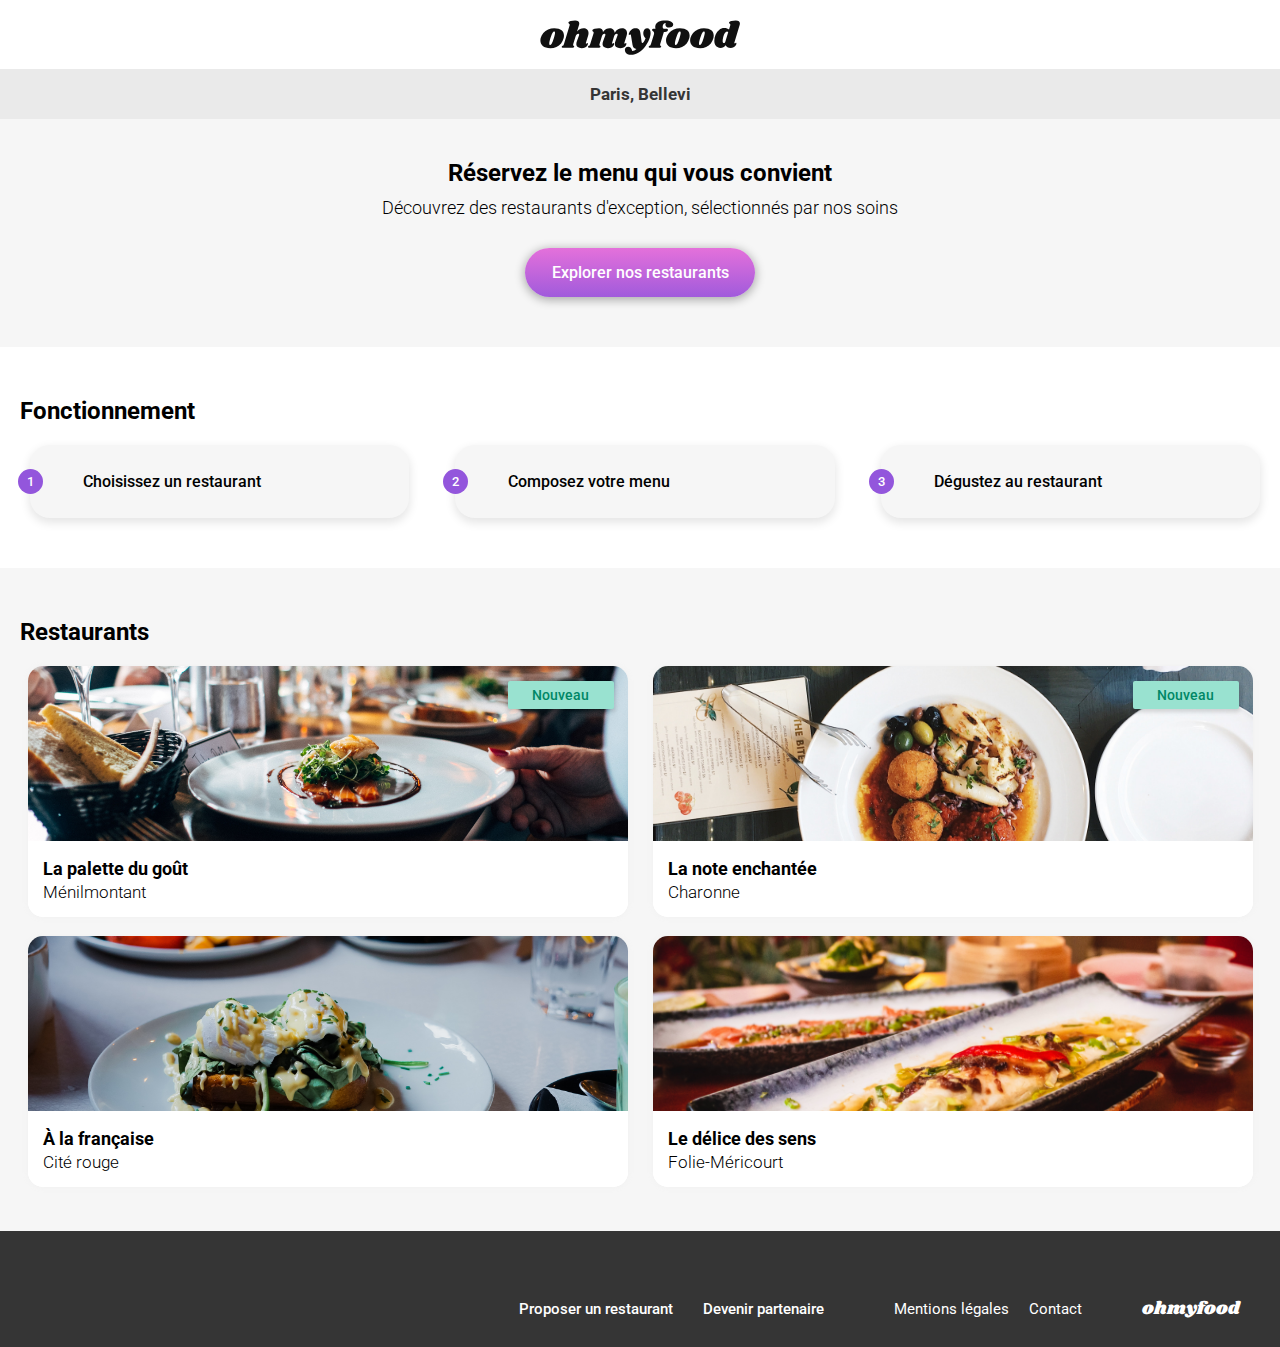
==== commit ab09a41e: "Réorganisation SASS + setup du mapping (settings.formats) dans SASS Live Compiler + sortie css minif" ====
--- a/index.html
+++ b/index.html
@@ -8,7 +8,7 @@
     <link rel="stylesheet" href="https://cdnjs.cloudflare.com/ajax/libs/font-awesome/6.2.1/css/all.min.css"
         integrity="sha512-MV7K8+y+gLIBoVD59lQIYicR65iaqukzvf/nwasF0nqhPay5w/9lJmVM2hMDcnK1OnMGCdVK+iQrJ7lzPJQd1w=="
         crossorigin="anonymous" referrerpolicy="no-referrer">
-    <link rel="stylesheet" href="./public/css/style.css">
+    <link rel="stylesheet" href="./public/css/style.min.css">
 </head>
 
 <body>
@@ -27,10 +27,11 @@
         <main>  
             
             <!--LOCATION-->            
-            <div class="location">
+            <form id="location" class="location">
                 <i class="location__icon fa-solid fa-location-dot"></i>
-                <p class="location__city">Paris, Belleville</p>
-            </div>
+                <input type="search" class="location__city" placeholder="Paris, Belleville" name="location">
+                <input type="submit" class="location__submit">
+            </form>
 
             <!-- INTRO -->
             <section id="presentation" class="presentation">
--- a/public/css/style.min.css
+++ b/public/css/style.min.css
@@ -0,0 +1 @@
+@import"https://fonts.googleapis.com/css2?family=Roboto:ital,wght@0,100;0,300;0,400;0,500;0,700;0,900;1,100;1,300;1,400;1,500;1,700;1,900&family=Shrikhand&display=swap";*{font-family:"Roboto",sans-serif}h1,h2{font-size:24px;font-weight:700}h3{font-size:18px;font-weight:700}a{text-decoration:none}p{font-weight:300}html{scroll-behavior:smooth}body{display:flex;justify-content:center;width:100%;margin:0;box-sizing:border-box;overflow-x:hidden}.homepage,.restaurantpage{width:100%;margin:0}ul{list-style-type:none;padding:0}.header{position:relative;display:flex;justify-content:center;width:100%;background-color:#fff;box-shadow:0px 0px 5px 1.5px rgba(0,0,0,.3);z-index:2}@media(min-width: 1024px){.header{box-shadow:none}}.header__nav{padding:0 20px}.header__nav--back{position:absolute;display:flex;justify-content:center;align-items:center;left:0;width:70px;height:100%}.header__nav--back i{font-size:22px;font-weight:700;color:#353535;margin-left:0;transition:all .3s ease-in-out}.header__nav--back:hover>i{color:#9356dc;margin-left:-5px;transition:all .3s ease-out}.header__nav--back:active>i{margin-left:-2000px;opacity:0;transition:all 0s}.header__nav--logo{padding:20px 0 10px;width:162px}@media(min-width: 767px){.header__nav--logo{width:200px}}.homepage{background-color:#f6f6f6}.homepage .header__nav--back{display:none}.location{display:flex;justify-content:center;height:50px;position:relative;z-index:1;background-color:#eaeaea;text-align:center;color:#353535;box-shadow:0px 0px 7px 3px rgba(0,0,0,.3)}@media(min-width: 1024px){.location{box-shadow:none}}.location__icon{padding:18px 15px 18px 0;font-size:16px}.location__city{font-size:17px;font-weight:700;text-align:center;color:#000;border:none;background:rgba(0,0,0,0);max-width:120px;transition:opacity .3s ease-in-out}.location__city::-moz-placeholder{color:#353535}.location__city::placeholder{color:#353535}.location__city:focus{outline:none;opacity:.5;transition:opacity .3s ease-in-out}.location__submit{display:none}.intro{display:flex;flex-direction:column;justify-content:center;text-align:center}.intro__title{margin:0;padding:40px 50px 0}.intro__baseline{margin:10px 0 20px;padding:0 20px;font-size:18px;font-weight:300}.intro__button{width:auto;min-width:190px;padding:15px 20px;background:linear-gradient(180deg, #FF79DA -40%, #9356DC 120%);border-radius:35px;color:#fff;font-size:16px;font-weight:500;text-decoration:none;box-shadow:0px 2px 10px 1.2px rgba(0,0,0,.3);transform:scale(1);transition:all .5s ease-in-out;margin:10px auto 50px}.intro__button:hover{box-shadow:0px 2px 12px 1.5px rgba(0,0,0,.35);filter:brightness(110%);transform:scale(1.005);transition:all .5s ease-in-out}.intro__button:active{box-shadow:0px 1px 5px 0px rgba(0,0,0,.4);filter:brightness(117%);transform:scale(1);transition:all .07s}.HowItWorks{padding:35px 0 35px;text-align:left;background-color:#fff}.HowItWorks__title{margin:15px 20px 5px}.HowItWorks__list{display:flex;justify-content:center;flex-flow:column;margin:0;padding:0 20px 0 30px;list-style:none;font-size:16px;font-weight:500;text-align:center}@media(min-width: 1024px){.HowItWorks__list{flex-flow:row nowrap;justify-content:space-between;margin:0 auto}.HowItWorks__list li{width:28%}}.HowItWorks__list li{display:flex;justify-content:left;align-items:center;margin:15px 0;padding:24px 15px 24px 20px;background-color:#f6f6f6;border-radius:20px;box-shadow:0px 4px 10px 1px rgba(0,0,0,.1);counter-increment:li}.HowItWorks__list li i{padding:0 20px;font-size:1.1em;color:#7e7e7e}.HowItWorks__list li i.fa-highlight{color:#9356dc}.HowItWorks__list li::before{content:counter(li);display:flex;justify-content:center;align-items:center;width:25px;height:25px;margin-left:-32px;background-color:#9356dc;border-radius:100%;font-size:.8em;color:#fff}.restaurants{display:flex;flex-flow:wrap;justify-content:space-between;padding:0 15px 35px}.restaurants__title{margin:50px 20px 10px}.restaurants .card-wrap{width:100%;height:250px;margin:10px auto}@media(min-width: 767px){.restaurants .card-wrap{width:48%}}.restaurants .card-wrap .card-container{width:100%;margin:0}.restaurants .card-wrap .card-container .card{display:flex;flex-direction:column;justify-content:space-between;border-radius:15px;background-color:#fff;box-shadow:0px 0px 6px 0px rgba(200,200,200,.1)}.restaurants .card-wrap .card-container .card__bg{height:175px;border-top-left-radius:15px;border-top-right-radius:15px}.restaurants .card-wrap .card-container .card__bg--la-palette-du-gout{background:url("../images/restaurants/jay-wennington-N_Y88TWmGwA-unsplash.jpg") no-repeat center center;background-size:cover}.restaurants .card-wrap .card-container .card__bg--la-note-enchantee{background:url("../images/restaurants/stil-u2Lp8tXIcjw-unsplash.jpg") no-repeat center center;background-size:cover}.restaurants .card-wrap .card-container .card__bg--a-la-francaise{background:url("../images/restaurants/toa-heftiba-DQKerTsQwi0-unsplash.jpg") no-repeat center center;background-size:cover}.restaurants .card-wrap .card-container .card__bg--le-delice-des-sens{background:url("../images/restaurants/louis-hansel-shotsoflouis-qNBGVyOCY8Q-unsplash.jpg") no-repeat center center;background-size:cover}.restaurants .card-wrap .card-container .card__new{width:80px;margin-top:15px;margin-left:calc(100% - 120px);padding:6px 13px;background-color:#99e2d0;color:#008766;font-size:14px;font-weight:500;text-align:center;border-radius:2px;box-shadow:0px 2px 4px 1px rgba(0,0,0,.15)}.restaurants .card-wrap .card-container .card__content{display:flex;flex-flow:row;justify-content:space-between;padding-left:15px;border-bottom-left-radius:15px;border-bottom-right-radius:15px;background-color:#fff;color:#000}.restaurants .card-wrap .card-container .card__content .infos{display:block;margin:15px 0}.restaurants .card-wrap .card-container .card__content .name{line-height:26px;margin:0}.restaurants .card-wrap .card-container .card__content .city{font-size:17px;font-weight:300;margin:0}@media(min-width: 1400px){.homepage .page-container{max-width:1400px;margin:0 auto;padding:0 25px}}.homepage .favorite{position:relative;margin-top:-50px;margin-left:calc(100% - 60px);font-size:22px}.homepage .favorite>input{display:none}.homepage .favorite__icon--outlines,.homepage .favorite__icon--solid{position:absolute}.homepage .favorite__icon--outlines{z-index:1;opacity:.6;color:#353535;transition:all .7s}.homepage .favorite__icon--outlines:hover{cursor:pointer;opacity:1;transition:all .2s ease-in-out}.homepage .favorite__icon--solid{color:#9356dc;opacity:0;font-size:36px;margin:-7px;transition:all 1s}.homepage .favorite__icon--solid:hover{cursor:pointer}.homepage .favorite input:checked+label.favorite__icon .favorite__icon--solid{opacity:1;font-size:20px;margin:1px;transition:all .4s ease-in-out;transition:opacity .6s ease-out;background-image:linear-gradient(180deg, #9356DC 0%, #FF79DA 110%);-webkit-background-clip:text;background-clip:text;color:rgba(147,86,220,.25)}.homepage .favorite input:checked+label.favorite__icon .favorite__icon--outlines{opacity:.4;color:#9356dc;transition:.2s ease-in-out}.restaurantpage{background:#fff}.restaurantpage .header__nav--back{display:flex}.restaurantpage .page-container{background-color:#f6f6f6;padding:0 15px}@media(min-width: 1024px){.restaurantpage .page-container{max-width:1000px;margin:0 auto}}.picture__bg{width:100%;max-height:260px;padding-top:222px}.picture__bg--la-palette-du-gout{background:url("../images/restaurants/jay-wennington-N_Y88TWmGwA-unsplash.jpg") no-repeat center center;background-size:cover}.picture__bg--la-note-enchantee{background:url("../images/restaurants/stil-u2Lp8tXIcjw-unsplash.jpg") no-repeat center center;background-size:cover}.picture__bg--a-la-francaise{background:url("../images/restaurants/toa-heftiba-DQKerTsQwi0-unsplash.jpg") no-repeat center center;background-size:cover}.picture__bg--le-delice-des-sens{background:url("../images/restaurants/louis-hansel-shotsoflouis-qNBGVyOCY8Q-unsplash.jpg") no-repeat center center;background-size:cover}@media(min-width: 1024px){.picture__bg{padding-top:380px}}.picture .page-top{background-color:#f6f6f6;border-top-left-radius:40px;border-top-right-radius:40px;padding:0 15px;height:40px}@media(min-width: 1024px){.picture .page-top{max-width:1000px;margin:0 auto}}.page__intro{display:flex;flex-flow:row nowrap;justify-content:space-between}@media(min-width: 767px){.page__intro{max-width:634px;justify-content:center;margin:0 auto}}.page__intro--title{font-family:"Shrikhand",sans-serif;font-size:28px;font-weight:100;line-height:24px;margin:0 0 15px}.page__intro .favorite{position:relative;margin:0 40px 0 20px;font-size:22px}.page__intro .favorite>input{display:none}.page__intro .favorite__icon--outlines,.page__intro .favorite__icon--solid{position:absolute}.page__intro .favorite__icon--outlines{z-index:1;opacity:.6;color:#353535;transition:all .7s}.page__intro .favorite__icon--outlines:hover{cursor:pointer;opacity:1;transition:all .2s ease-in-out}.page__intro .favorite__icon--solid{color:#9356dc;opacity:0;font-size:36px;margin:-7px;transition:all 1s}.page__intro .favorite__icon--solid:hover{cursor:pointer}.page__intro .favorite input:checked+label.favorite__icon .favorite__icon--solid{opacity:1;font-size:20px;margin:1px;transition:all .4s ease-in-out;transition:opacity .6s ease-out;background-image:linear-gradient(180deg, #9356DC 0%, #FF79DA 110%);-webkit-background-clip:text;background-clip:text;color:rgba(147,86,220,.25)}.page__intro .favorite input:checked+label.favorite__icon .favorite__icon--outlines{opacity:.4;color:#9356dc;transition:.2s ease-in-out}.menus{padding-bottom:50px}@media(min-width: 767px){.menus{max-width:634px;margin:0 auto}}.menus__choices{display:flex;flex-flow:column nowrap}.menus__choices--title{text-transform:uppercase;font-size:16px;font-weight:300;margin:20px 0 0}.menus__choices hr{width:40px;height:3px;margin:5px 0;border:none;background:#99e2d0}.menus__choices--content{margin:10px 0}.menus__choices--content .service{width:100%;border-radius:15px;background-color:#fff;box-shadow:0px 4px 10px 1px rgba(0,0,0,.1);margin-bottom:10px;overflow:hidden}.menus__choices--content .service .menu__input{opacity:0;position:absolute;width:calc(100% - 30px);max-width:634px;height:69px;cursor:pointer}.menus__choices--content .service .details{display:flex;flex-flow:row nowrap;justify-content:space-between}.menus__choices--content .service .menu__infos{padding:12px 15px;overflow:hidden}.menus__choices--content .service .menu__infos--plat,.menus__choices--content .service .menu__infos--special{margin:2px 0;text-overflow:ellipsis;overflow:hidden;white-space:nowrap}.menus__choices--content .service .menu__box{display:flex;flex-direction:row;margin-right:-60px;background-color:#fff;transition:all .5s}.menus__choices--content .service .menu__box--price{display:flex;flex-direction:column;justify-content:flex-end;margin:10px 0 15px}.menus__choices--content .service .menu__box--checked{display:flex;flex-direction:column;justify-content:center;align-items:center;width:60px;margin-left:15px;background-color:#99e2d0;font-size:16px;font-weight:100}.menus__choices--content .service .menu__box--icon{background:#fff;color:#99e2d0;border-radius:50%;padding:3px;border:2px solid #fff;transition:all .05s ease-in-out}.menus__choices--content .service .menu__input:hover~.details .menu__box{margin-right:0;transition:all .3s ease-in-out}.menus__choices--content .service .menu__input:checked~.details .menu__box{margin-right:0;transition:all .3s}.menus__choices--content .service .menu__input:checked~.details .menu__box--icon{color:#008766;border:2px solid #008766;transition:all .2s ease-in-out}.menus__button{width:auto;min-width:190px;padding:15px 20px;background:linear-gradient(180deg, #FF79DA -40%, #9356DC 120%);border-radius:35px;color:#fff;font-size:16px;font-weight:500;text-decoration:none;box-shadow:0px 2px 10px 1.2px rgba(0,0,0,.3);transform:scale(1);transition:all .5s ease-in-out;margin:50px auto 20px;border:none;cursor:pointer}.menus__button:hover{box-shadow:0px 2px 12px 1.5px rgba(0,0,0,.35);filter:brightness(110%);transform:scale(1.005);transition:all .5s ease-in-out}.menus__button:active{box-shadow:0px 1px 5px 0px rgba(0,0,0,.4);filter:brightness(117%);transform:scale(1);transition:all .07s}.footer{display:flex;flex-direction:column;background-color:#353535;color:#fff;padding:10px 25px 20px;font-size:15px}@media(min-width: 1024px){.footer{flex-direction:row-reverse;align-items:center;padding:50px 40px 10px}}.footer__title{padding:0;font-family:"Shrikhand",sans-serif;font-size:18px;font-weight:200}.footer__list{display:flex;flex-direction:column;padding:0;margin:0;list-style-type:none}.footer__list li{padding:4px 0}.footer__list i{padding-right:10px;font-size:12px}.footer__list i+a{font-weight:500}.footer__list a{color:#fff;border-bottom:1px solid #353535;transition:all .7s}.footer__list a:hover{color:#eaeaea;border-bottom:1px solid #fff;transition:all .7s}@media(min-width: 1024px){.footer__list{flex-direction:row;align-items:baseline;margin-right:50px}.footer__list li{padding:0 10px}.footer__list li:nth-child(3){margin-left:50px}}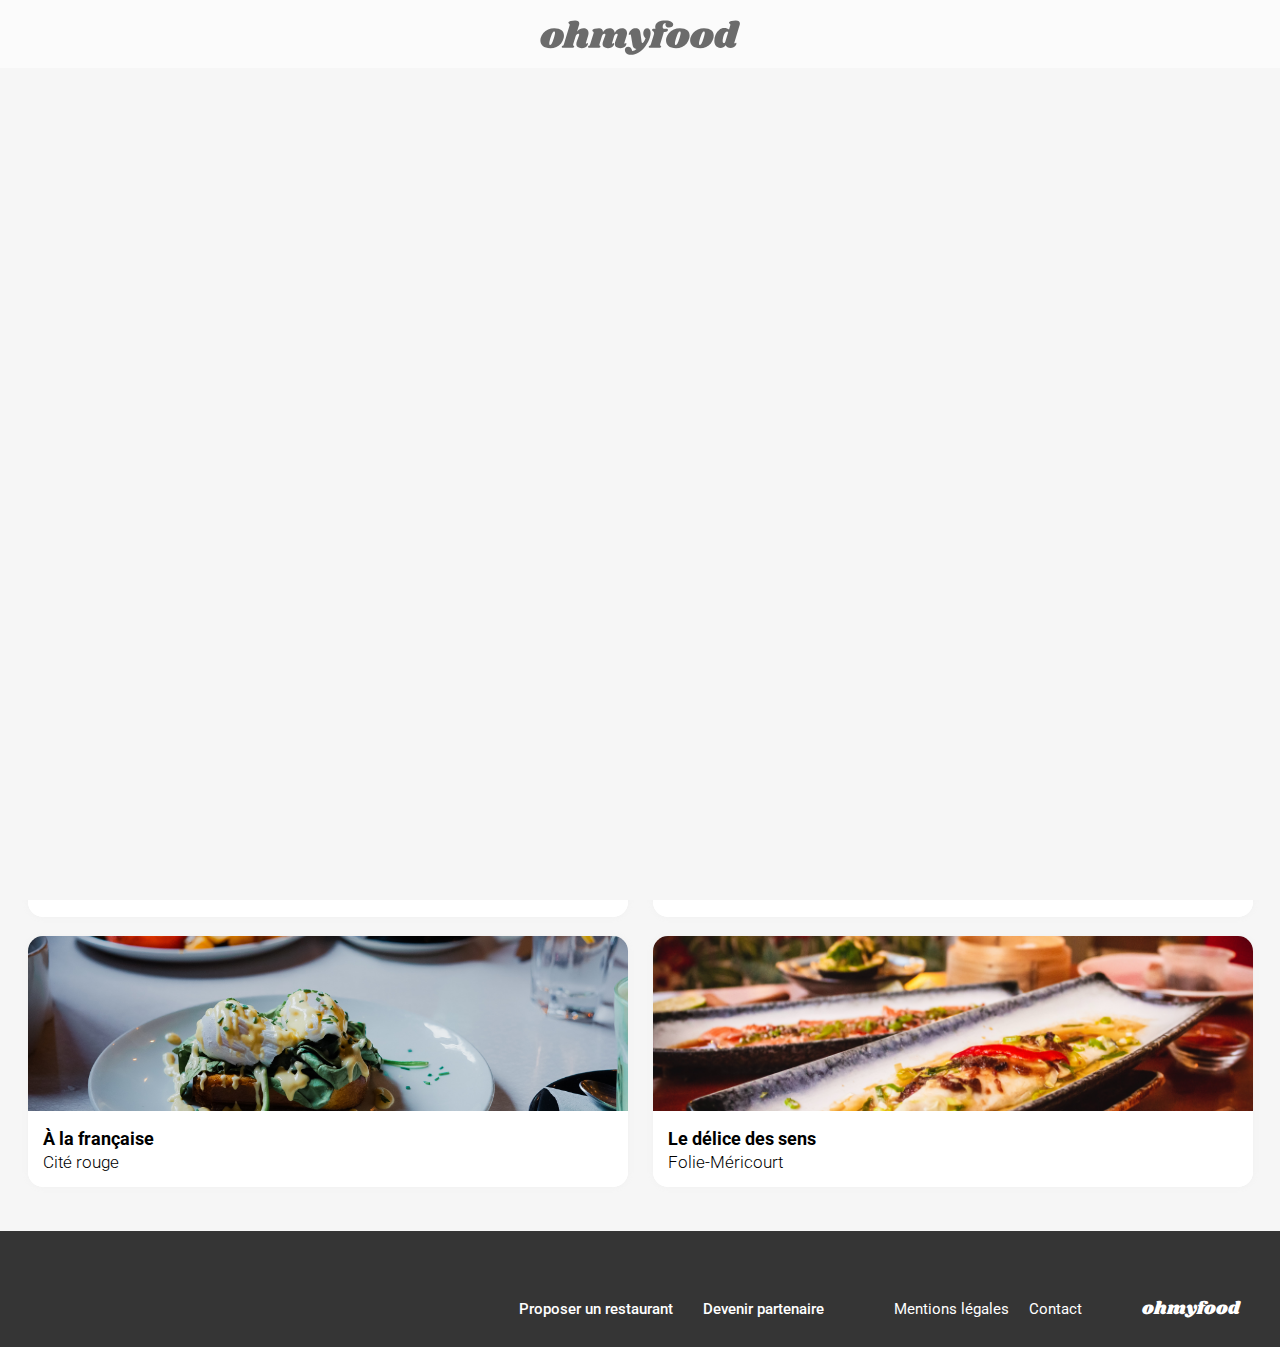
==== commit e5823a92: "Creation des animations (loader et listings)" ====
--- a/index.html
+++ b/index.html
@@ -12,8 +12,13 @@
 </head>
 
 <body>
+
+    <div class="loader">
+        <div class="loader__head"></div>
+        <div class="loader__progress"></div>
+    </div>
+
     <div class="homepage">
-
         <!-- HEADER -->
         <header id="header">
             <div class="header">
@@ -22,10 +27,9 @@
                 <a href="#"><img class="header__nav--logo" src="./public/images/logo/ohmyfood@2x.svg" alt="Ohmyfood"></a>
                 </nav>
             </div>            
-        </header>
-
-        <main>  
-            
+        </header>    
+    
+        <main class="page__content">              
             <!--LOCATION-->            
             <form id="location" class="location">
                 <i class="location__icon fa-solid fa-location-dot"></i>
--- a/public/css/style.min.css
+++ b/public/css/style.min.css
@@ -1 +1 @@
-@import"https://fonts.googleapis.com/css2?family=Roboto:ital,wght@0,100;0,300;0,400;0,500;0,700;0,900;1,100;1,300;1,400;1,500;1,700;1,900&family=Shrikhand&display=swap";*{font-family:"Roboto",sans-serif}h1,h2{font-size:24px;font-weight:700}h3{font-size:18px;font-weight:700}a{text-decoration:none}p{font-weight:300}html{scroll-behavior:smooth}body{display:flex;justify-content:center;width:100%;margin:0;box-sizing:border-box;overflow-x:hidden}.homepage,.restaurantpage{width:100%;margin:0}ul{list-style-type:none;padding:0}.header{position:relative;display:flex;justify-content:center;width:100%;background-color:#fff;box-shadow:0px 0px 5px 1.5px rgba(0,0,0,.3);z-index:2}@media(min-width: 1024px){.header{box-shadow:none}}.header__nav{padding:0 20px}.header__nav--back{position:absolute;display:flex;justify-content:center;align-items:center;left:0;width:70px;height:100%}.header__nav--back i{font-size:22px;font-weight:700;color:#353535;margin-left:0;transition:all .3s ease-in-out}.header__nav--back:hover>i{color:#9356dc;margin-left:-5px;transition:all .3s ease-out}.header__nav--back:active>i{margin-left:-2000px;opacity:0;transition:all 0s}.header__nav--logo{padding:20px 0 10px;width:162px}@media(min-width: 767px){.header__nav--logo{width:200px}}.homepage{background-color:#f6f6f6}.homepage .header__nav--back{display:none}.location{display:flex;justify-content:center;height:50px;position:relative;z-index:1;background-color:#eaeaea;text-align:center;color:#353535;box-shadow:0px 0px 7px 3px rgba(0,0,0,.3)}@media(min-width: 1024px){.location{box-shadow:none}}.location__icon{padding:18px 15px 18px 0;font-size:16px}.location__city{font-size:17px;font-weight:700;text-align:center;color:#000;border:none;background:rgba(0,0,0,0);max-width:120px;transition:opacity .3s ease-in-out}.location__city::-moz-placeholder{color:#353535}.location__city::placeholder{color:#353535}.location__city:focus{outline:none;opacity:.5;transition:opacity .3s ease-in-out}.location__submit{display:none}.intro{display:flex;flex-direction:column;justify-content:center;text-align:center}.intro__title{margin:0;padding:40px 50px 0}.intro__baseline{margin:10px 0 20px;padding:0 20px;font-size:18px;font-weight:300}.intro__button{width:auto;min-width:190px;padding:15px 20px;background:linear-gradient(180deg, #FF79DA -40%, #9356DC 120%);border-radius:35px;color:#fff;font-size:16px;font-weight:500;text-decoration:none;box-shadow:0px 2px 10px 1.2px rgba(0,0,0,.3);transform:scale(1);transition:all .5s ease-in-out;margin:10px auto 50px}.intro__button:hover{box-shadow:0px 2px 12px 1.5px rgba(0,0,0,.35);filter:brightness(110%);transform:scale(1.005);transition:all .5s ease-in-out}.intro__button:active{box-shadow:0px 1px 5px 0px rgba(0,0,0,.4);filter:brightness(117%);transform:scale(1);transition:all .07s}.HowItWorks{padding:35px 0 35px;text-align:left;background-color:#fff}.HowItWorks__title{margin:15px 20px 5px}.HowItWorks__list{display:flex;justify-content:center;flex-flow:column;margin:0;padding:0 20px 0 30px;list-style:none;font-size:16px;font-weight:500;text-align:center}@media(min-width: 1024px){.HowItWorks__list{flex-flow:row nowrap;justify-content:space-between;margin:0 auto}.HowItWorks__list li{width:28%}}.HowItWorks__list li{display:flex;justify-content:left;align-items:center;margin:15px 0;padding:24px 15px 24px 20px;background-color:#f6f6f6;border-radius:20px;box-shadow:0px 4px 10px 1px rgba(0,0,0,.1);counter-increment:li}.HowItWorks__list li i{padding:0 20px;font-size:1.1em;color:#7e7e7e}.HowItWorks__list li i.fa-highlight{color:#9356dc}.HowItWorks__list li::before{content:counter(li);display:flex;justify-content:center;align-items:center;width:25px;height:25px;margin-left:-32px;background-color:#9356dc;border-radius:100%;font-size:.8em;color:#fff}.restaurants{display:flex;flex-flow:wrap;justify-content:space-between;padding:0 15px 35px}.restaurants__title{margin:50px 20px 10px}.restaurants .card-wrap{width:100%;height:250px;margin:10px auto}@media(min-width: 767px){.restaurants .card-wrap{width:48%}}.restaurants .card-wrap .card-container{width:100%;margin:0}.restaurants .card-wrap .card-container .card{display:flex;flex-direction:column;justify-content:space-between;border-radius:15px;background-color:#fff;box-shadow:0px 0px 6px 0px rgba(200,200,200,.1)}.restaurants .card-wrap .card-container .card__bg{height:175px;border-top-left-radius:15px;border-top-right-radius:15px}.restaurants .card-wrap .card-container .card__bg--la-palette-du-gout{background:url("../images/restaurants/jay-wennington-N_Y88TWmGwA-unsplash.jpg") no-repeat center center;background-size:cover}.restaurants .card-wrap .card-container .card__bg--la-note-enchantee{background:url("../images/restaurants/stil-u2Lp8tXIcjw-unsplash.jpg") no-repeat center center;background-size:cover}.restaurants .card-wrap .card-container .card__bg--a-la-francaise{background:url("../images/restaurants/toa-heftiba-DQKerTsQwi0-unsplash.jpg") no-repeat center center;background-size:cover}.restaurants .card-wrap .card-container .card__bg--le-delice-des-sens{background:url("../images/restaurants/louis-hansel-shotsoflouis-qNBGVyOCY8Q-unsplash.jpg") no-repeat center center;background-size:cover}.restaurants .card-wrap .card-container .card__new{width:80px;margin-top:15px;margin-left:calc(100% - 120px);padding:6px 13px;background-color:#99e2d0;color:#008766;font-size:14px;font-weight:500;text-align:center;border-radius:2px;box-shadow:0px 2px 4px 1px rgba(0,0,0,.15)}.restaurants .card-wrap .card-container .card__content{display:flex;flex-flow:row;justify-content:space-between;padding-left:15px;border-bottom-left-radius:15px;border-bottom-right-radius:15px;background-color:#fff;color:#000}.restaurants .card-wrap .card-container .card__content .infos{display:block;margin:15px 0}.restaurants .card-wrap .card-container .card__content .name{line-height:26px;margin:0}.restaurants .card-wrap .card-container .card__content .city{font-size:17px;font-weight:300;margin:0}@media(min-width: 1400px){.homepage .page-container{max-width:1400px;margin:0 auto;padding:0 25px}}.homepage .favorite{position:relative;margin-top:-50px;margin-left:calc(100% - 60px);font-size:22px}.homepage .favorite>input{display:none}.homepage .favorite__icon--outlines,.homepage .favorite__icon--solid{position:absolute}.homepage .favorite__icon--outlines{z-index:1;opacity:.6;color:#353535;transition:all .7s}.homepage .favorite__icon--outlines:hover{cursor:pointer;opacity:1;transition:all .2s ease-in-out}.homepage .favorite__icon--solid{color:#9356dc;opacity:0;font-size:36px;margin:-7px;transition:all 1s}.homepage .favorite__icon--solid:hover{cursor:pointer}.homepage .favorite input:checked+label.favorite__icon .favorite__icon--solid{opacity:1;font-size:20px;margin:1px;transition:all .4s ease-in-out;transition:opacity .6s ease-out;background-image:linear-gradient(180deg, #9356DC 0%, #FF79DA 110%);-webkit-background-clip:text;background-clip:text;color:rgba(147,86,220,.25)}.homepage .favorite input:checked+label.favorite__icon .favorite__icon--outlines{opacity:.4;color:#9356dc;transition:.2s ease-in-out}.restaurantpage{background:#fff}.restaurantpage .header__nav--back{display:flex}.restaurantpage .page-container{background-color:#f6f6f6;padding:0 15px}@media(min-width: 1024px){.restaurantpage .page-container{max-width:1000px;margin:0 auto}}.picture__bg{width:100%;max-height:260px;padding-top:222px}.picture__bg--la-palette-du-gout{background:url("../images/restaurants/jay-wennington-N_Y88TWmGwA-unsplash.jpg") no-repeat center center;background-size:cover}.picture__bg--la-note-enchantee{background:url("../images/restaurants/stil-u2Lp8tXIcjw-unsplash.jpg") no-repeat center center;background-size:cover}.picture__bg--a-la-francaise{background:url("../images/restaurants/toa-heftiba-DQKerTsQwi0-unsplash.jpg") no-repeat center center;background-size:cover}.picture__bg--le-delice-des-sens{background:url("../images/restaurants/louis-hansel-shotsoflouis-qNBGVyOCY8Q-unsplash.jpg") no-repeat center center;background-size:cover}@media(min-width: 1024px){.picture__bg{padding-top:380px}}.picture .page-top{background-color:#f6f6f6;border-top-left-radius:40px;border-top-right-radius:40px;padding:0 15px;height:40px}@media(min-width: 1024px){.picture .page-top{max-width:1000px;margin:0 auto}}.page__intro{display:flex;flex-flow:row nowrap;justify-content:space-between}@media(min-width: 767px){.page__intro{max-width:634px;justify-content:center;margin:0 auto}}.page__intro--title{font-family:"Shrikhand",sans-serif;font-size:28px;font-weight:100;line-height:24px;margin:0 0 15px}.page__intro .favorite{position:relative;margin:0 40px 0 20px;font-size:22px}.page__intro .favorite>input{display:none}.page__intro .favorite__icon--outlines,.page__intro .favorite__icon--solid{position:absolute}.page__intro .favorite__icon--outlines{z-index:1;opacity:.6;color:#353535;transition:all .7s}.page__intro .favorite__icon--outlines:hover{cursor:pointer;opacity:1;transition:all .2s ease-in-out}.page__intro .favorite__icon--solid{color:#9356dc;opacity:0;font-size:36px;margin:-7px;transition:all 1s}.page__intro .favorite__icon--solid:hover{cursor:pointer}.page__intro .favorite input:checked+label.favorite__icon .favorite__icon--solid{opacity:1;font-size:20px;margin:1px;transition:all .4s ease-in-out;transition:opacity .6s ease-out;background-image:linear-gradient(180deg, #9356DC 0%, #FF79DA 110%);-webkit-background-clip:text;background-clip:text;color:rgba(147,86,220,.25)}.page__intro .favorite input:checked+label.favorite__icon .favorite__icon--outlines{opacity:.4;color:#9356dc;transition:.2s ease-in-out}.menus{padding-bottom:50px}@media(min-width: 767px){.menus{max-width:634px;margin:0 auto}}.menus__choices{display:flex;flex-flow:column nowrap}.menus__choices--title{text-transform:uppercase;font-size:16px;font-weight:300;margin:20px 0 0}.menus__choices hr{width:40px;height:3px;margin:5px 0;border:none;background:#99e2d0}.menus__choices--content{margin:10px 0}.menus__choices--content .service{width:100%;border-radius:15px;background-color:#fff;box-shadow:0px 4px 10px 1px rgba(0,0,0,.1);margin-bottom:10px;overflow:hidden}.menus__choices--content .service .menu__input{opacity:0;position:absolute;width:calc(100% - 30px);max-width:634px;height:69px;cursor:pointer}.menus__choices--content .service .details{display:flex;flex-flow:row nowrap;justify-content:space-between}.menus__choices--content .service .menu__infos{padding:12px 15px;overflow:hidden}.menus__choices--content .service .menu__infos--plat,.menus__choices--content .service .menu__infos--special{margin:2px 0;text-overflow:ellipsis;overflow:hidden;white-space:nowrap}.menus__choices--content .service .menu__box{display:flex;flex-direction:row;margin-right:-60px;background-color:#fff;transition:all .5s}.menus__choices--content .service .menu__box--price{display:flex;flex-direction:column;justify-content:flex-end;margin:10px 0 15px}.menus__choices--content .service .menu__box--checked{display:flex;flex-direction:column;justify-content:center;align-items:center;width:60px;margin-left:15px;background-color:#99e2d0;font-size:16px;font-weight:100}.menus__choices--content .service .menu__box--icon{background:#fff;color:#99e2d0;border-radius:50%;padding:3px;border:2px solid #fff;transition:all .05s ease-in-out}.menus__choices--content .service .menu__input:hover~.details .menu__box{margin-right:0;transition:all .3s ease-in-out}.menus__choices--content .service .menu__input:checked~.details .menu__box{margin-right:0;transition:all .3s}.menus__choices--content .service .menu__input:checked~.details .menu__box--icon{color:#008766;border:2px solid #008766;transition:all .2s ease-in-out}.menus__button{width:auto;min-width:190px;padding:15px 20px;background:linear-gradient(180deg, #FF79DA -40%, #9356DC 120%);border-radius:35px;color:#fff;font-size:16px;font-weight:500;text-decoration:none;box-shadow:0px 2px 10px 1.2px rgba(0,0,0,.3);transform:scale(1);transition:all .5s ease-in-out;margin:50px auto 20px;border:none;cursor:pointer}.menus__button:hover{box-shadow:0px 2px 12px 1.5px rgba(0,0,0,.35);filter:brightness(110%);transform:scale(1.005);transition:all .5s ease-in-out}.menus__button:active{box-shadow:0px 1px 5px 0px rgba(0,0,0,.4);filter:brightness(117%);transform:scale(1);transition:all .07s}.footer{display:flex;flex-direction:column;background-color:#353535;color:#fff;padding:10px 25px 20px;font-size:15px}@media(min-width: 1024px){.footer{flex-direction:row-reverse;align-items:center;padding:50px 40px 10px}}.footer__title{padding:0;font-family:"Shrikhand",sans-serif;font-size:18px;font-weight:200}.footer__list{display:flex;flex-direction:column;padding:0;margin:0;list-style-type:none}.footer__list li{padding:4px 0}.footer__list i{padding-right:10px;font-size:12px}.footer__list i+a{font-weight:500}.footer__list a{color:#fff;border-bottom:1px solid #353535;transition:all .7s}.footer__list a:hover{color:#eaeaea;border-bottom:1px solid #fff;transition:all .7s}@media(min-width: 1024px){.footer__list{flex-direction:row;align-items:baseline;margin-right:50px}.footer__list li{padding:0 10px}.footer__list li:nth-child(3){margin-left:50px}}+@import"https://fonts.googleapis.com/css2?family=Roboto:ital,wght@0,100;0,300;0,400;0,500;0,700;0,900;1,100;1,300;1,400;1,500;1,700;1,900&family=Shrikhand&display=swap";*{font-family:"Roboto",sans-serif}h1,h2{font-size:24px;font-weight:700}h3{font-size:18px;font-weight:700}a{text-decoration:none}p{font-weight:300}html{scroll-behavior:smooth}body{display:flex;justify-content:center;width:100%;margin:0;box-sizing:border-box;overflow-x:hidden}.homepage,.restaurantpage{width:100%;margin:0}ul{list-style-type:none;padding:0}.loader{position:fixed;z-index:100;width:100%;height:100%;background:#f6f6f6;animation:loader-container 2800ms 500ms forwards}.loader__head{width:100%;height:62px;background:#fff url("../images/logo/ohmyfood@2x.svg") center 20px no-repeat;background-size:162px;opacity:.6;animation:loader-head-fadeout 2600ms ease-in-out forwards}@media(min-width: 767px){.loader__head{height:68px;background-size:200px}}.loader__progress{width:100%;height:3px;top:0;background:linear-gradient(90deg, #9356DC -40%, #FF79DA 120%);animation:loader-bar-fadeout 800ms 2600ms forwards}.loader__progress::after{content:" ";position:absolute;z-index:10;width:100%;height:3px;top:62px;background:#f6f6f6;animation:loader-bar 2s 600ms forwards;transform-origin:right}@media(min-width: 767px){.loader__progress::after{top:68px}}@keyframes loader-container{80%{background:#f6f6f6}99%{transform:scale(1);background:rgba(246,246,246,.3)}100%{transform:translateY(500px) scale(0);background:rgba(246,246,246,0)}}@keyframes loader-head-fadeout{0%{filter:blur(4px)}17%{filter:blur(2.5px)}24%{filter:blur(2px)}46%{filter:blur(1.5px)}100%{filter:blur(0.3px)}}@keyframes loader-bar{0%{transform:scaleX(1)}17%{transform:scaleX(0.88);animation-timing-function:cubic-bezier(0.9, 0, 0.1, 1)}24%{transform:scaleX(0.75);animation-timing-function:cubic-bezier(0.3, 0.3, 0.3, 1)}46%{transform:scaleX(0.4);animation-timing-function:cubic-bezier(0.9, 0, 0.1, 1)}100%{transform:scaleX(0)}}@keyframes loader-bar-fadeout{0%{opacity:1}100%{opacity:0}}.header{position:relative;display:flex;justify-content:center;width:100%;background-color:#fff;box-shadow:0px 0px 5px 1.5px rgba(0,0,0,.3);z-index:2}@media(min-width: 1024px){.header{box-shadow:none}}.header__nav{padding:0 20px}.header__nav--back{position:absolute;display:flex;justify-content:center;align-items:center;left:0;width:70px;height:100%;animation:animated_arrow-item 500ms 3000ms ease-out backwards}@keyframes animated_arrow-item{0%{transform:translateX(30px);opacity:0}100%{transform:translateX(0);opacity:1}}.header__nav--back i{font-size:22px;font-weight:700;color:#353535;margin-left:0;transition:all .3s ease-in-out}.header__nav--back:hover>i{color:#000;margin-left:-5px;transition:all .3s ease-out}.header__nav--logo{padding:20px 0 10px;width:162px}@media(min-width: 767px){.header__nav--logo{width:200px}}.homepage{background-color:#f6f6f6}.homepage .header__nav--back{display:none}.location{display:flex;justify-content:center;height:50px;position:relative;z-index:1;background-color:#eaeaea;text-align:center;color:#353535;box-shadow:0px 0px 7px 3px rgba(0,0,0,.3)}@media(min-width: 1024px){.location{box-shadow:none}}.location__icon{padding:18px 15px 18px 0;font-size:16px}.location__city{font-size:17px;font-weight:700;text-align:left;color:#000;border:none;background:rgba(0,0,0,0);max-width:150px;transition:opacity .3s ease-in-out}.location__city::-moz-placeholder{color:#353535}.location__city::placeholder{color:#353535}.location__city:focus{outline:none;opacity:.5;transition:opacity .3s ease-in-out}.location__submit{display:none}.intro{display:flex;flex-direction:column;justify-content:center;text-align:center}.intro__title{margin:0;padding:40px 50px 0}.intro__baseline{margin:10px 0 20px;padding:0 20px;font-size:18px}.intro__button{width:auto;min-width:190px;padding:15px 20px;background:linear-gradient(180deg, #FF79DA -40%, #9356DC 120%);border-radius:35px;color:#fff;font-size:16px;font-weight:500;text-decoration:none;box-shadow:0px 2px 10px 1.2px rgba(0,0,0,.3);transform:scale(1);transition:all .5s ease-in-out;margin:10px auto 50px}.intro__button:hover{box-shadow:0px 2px 12px 1.5px rgba(0,0,0,.35);filter:brightness(110%);transform:scale(1.005);transition:all .5s ease-in-out}.intro__button:active{box-shadow:0px 1px 5px 0px rgba(0,0,0,.4);filter:brightness(117%);transform:scale(1);transition:all .07s}.HowItWorks{padding:35px 0 35px;text-align:left;background-color:#fff}.HowItWorks__title{margin:15px 20px 5px}.HowItWorks__list{display:flex;justify-content:center;flex-flow:column;margin:0;padding:0 20px 0 30px;list-style:none;font-size:16px;font-weight:500;text-align:center}@media(min-width: 1024px){.HowItWorks__list{flex-flow:row nowrap;justify-content:space-between;margin:0 auto}.HowItWorks__list li{width:28%}}.HowItWorks__list li{display:flex;justify-content:left;align-items:center;margin:15px 0;padding:24px 15px 24px 20px;background-color:#f6f6f6;border-radius:20px;box-shadow:0px 4px 10px 1px rgba(0,0,0,.1);counter-increment:li}.HowItWorks__list li:nth-child(1){animation:animated_list-item 400ms 2600ms ease-out backwards}.HowItWorks__list li:nth-child(2){animation:animated_list-item 600ms 2700ms ease-in-out backwards}.HowItWorks__list li:nth-child(3){animation:animated_list-item 800ms 2800ms ease-out backwards}@keyframes animated_list-item{0%{transform:translateY(20px);opacity:0}100%{transform:translateY(0);opacity:1}}.HowItWorks__list li i{padding:0 20px;font-size:1.1em;color:#7e7e7e}.HowItWorks__list li i.fa-highlight{color:#9356dc}.HowItWorks__list li::before{content:counter(li);display:flex;justify-content:center;align-items:center;width:25px;height:25px;margin-left:-32px;background-color:#9356dc;border-radius:100%;font-size:.8em;color:#fff}.restaurants{display:flex;flex-flow:wrap;justify-content:space-between;padding:0 15px 35px}.restaurants__title{margin:50px 20px 10px}.restaurants .card-wrap{width:100%;height:250px;margin:10px auto}@media(min-width: 767px){.restaurants .card-wrap{width:48%}}.restaurants .card-wrap .card-container{width:100%;margin:0}.restaurants .card-wrap .card-container .card{display:flex;flex-direction:column;justify-content:space-between;border-radius:15px;background-color:#fff;box-shadow:0px 0px 6px 0px rgba(200,200,200,.1)}.restaurants .card-wrap .card-container .card__bg{height:175px;border-top-left-radius:15px;border-top-right-radius:15px}.restaurants .card-wrap .card-container .card__bg--la-palette-du-gout{background:url("../images/restaurants/jay-wennington-N_Y88TWmGwA-unsplash.jpg") no-repeat center center;background-size:cover}.restaurants .card-wrap .card-container .card__bg--la-note-enchantee{background:url("../images/restaurants/stil-u2Lp8tXIcjw-unsplash.jpg") no-repeat center center;background-size:cover}.restaurants .card-wrap .card-container .card__bg--a-la-francaise{background:url("../images/restaurants/toa-heftiba-DQKerTsQwi0-unsplash.jpg") no-repeat center center;background-size:cover}.restaurants .card-wrap .card-container .card__bg--le-delice-des-sens{background:url("../images/restaurants/louis-hansel-shotsoflouis-qNBGVyOCY8Q-unsplash.jpg") no-repeat center center;background-size:cover}.restaurants .card-wrap .card-container .card__new{width:80px;margin-top:15px;margin-left:calc(100% - 120px);padding:6px 13px;background-color:#99e2d0;color:#008766;font-size:14px;font-weight:500;text-align:center;border-radius:2px;box-shadow:0px 2px 4px 1px rgba(0,0,0,.15)}.restaurants .card-wrap .card-container .card__content{display:flex;flex-flow:row;justify-content:space-between;padding-left:15px;border-bottom-left-radius:15px;border-bottom-right-radius:15px;background-color:#fff;color:#000}.restaurants .card-wrap .card-container .card__content .infos{display:block;margin:15px 0}.restaurants .card-wrap .card-container .card__content .name{line-height:26px;margin:0}.restaurants .card-wrap .card-container .card__content .city{font-size:17px;font-weight:300;margin:0}@media(min-width: 1400px){.homepage .page-container{max-width:1400px;margin:0 auto;padding:0 25px}}.homepage .favorite{position:relative;margin-top:-50px;margin-left:calc(100% - 60px);font-size:22px}.homepage .favorite>input{display:none}.homepage .favorite__icon--outlines,.homepage .favorite__icon--solid{position:absolute}.homepage .favorite__icon--outlines{z-index:1;opacity:.6;color:#353535;transition:all .7s}.homepage .favorite__icon--outlines:hover{cursor:pointer;opacity:1;transition:all .2s ease-in-out}.homepage .favorite__icon--solid{color:#9356dc;opacity:0;font-size:36px;margin:-7px;transition:all 1s}.homepage .favorite__icon--solid:hover{cursor:pointer}.homepage .favorite input:checked+label.favorite__icon .favorite__icon--solid{opacity:1;font-size:20px;margin:1px;transition:all .4s ease-in-out;transition:opacity .6s ease-out;background-image:linear-gradient(180deg, #9356DC 0%, #FF79DA 110%);-webkit-background-clip:text;background-clip:text;color:rgba(147,86,220,.25)}.homepage .favorite input:checked+label.favorite__icon .favorite__icon--outlines{opacity:.4;color:#9356dc;transition:.2s ease-in-out}.restaurantpage{background:#fff}.restaurantpage .header__nav--back{display:flex}.restaurantpage .page-container{background-color:#f6f6f6;padding:0 15px}@media(min-width: 1024px){.restaurantpage .page-container{max-width:1000px;margin:0 auto}}.picture__bg{width:100%;max-height:260px;padding-top:222px}.picture__bg--la-palette-du-gout{background:url("../images/restaurants/jay-wennington-N_Y88TWmGwA-unsplash.jpg") no-repeat center center;background-size:cover}.picture__bg--la-note-enchantee{background:url("../images/restaurants/stil-u2Lp8tXIcjw-unsplash.jpg") no-repeat center center;background-size:cover}.picture__bg--a-la-francaise{background:url("../images/restaurants/toa-heftiba-DQKerTsQwi0-unsplash.jpg") no-repeat center center;background-size:cover}.picture__bg--le-delice-des-sens{background:url("../images/restaurants/louis-hansel-shotsoflouis-qNBGVyOCY8Q-unsplash.jpg") no-repeat center center;background-size:cover}@media(min-width: 1024px){.picture__bg{padding-top:380px}}.picture .page-top{background-color:#f6f6f6;border-top-left-radius:40px;border-top-right-radius:40px;padding:0 15px;height:40px}@media(min-width: 1024px){.picture .page-top{max-width:1000px;margin:0 auto}}.page__intro{display:flex;flex-flow:row nowrap;justify-content:space-between}@media(min-width: 767px){.page__intro{max-width:634px;justify-content:center;margin:0 auto}}.page__intro--title{font-family:"Shrikhand",sans-serif;font-size:28px;font-weight:100;line-height:24px;margin:0 0 15px}.page__intro .favorite{position:relative;margin:0 40px 0 20px;font-size:22px}.page__intro .favorite>input{display:none}.page__intro .favorite__icon--outlines,.page__intro .favorite__icon--solid{position:absolute}.page__intro .favorite__icon--outlines{z-index:1;opacity:.6;color:#353535;transition:all .7s}.page__intro .favorite__icon--outlines:hover{cursor:pointer;opacity:1;transition:all .2s ease-in-out}.page__intro .favorite__icon--solid{color:#9356dc;opacity:0;font-size:36px;margin:-7px;transition:all 1s}.page__intro .favorite__icon--solid:hover{cursor:pointer}.page__intro .favorite input:checked+label.favorite__icon .favorite__icon--solid{opacity:1;font-size:20px;margin:1px;transition:all .4s ease-in-out;transition:opacity .6s ease-out;background-image:linear-gradient(180deg, #9356DC 0%, #FF79DA 110%);-webkit-background-clip:text;background-clip:text;color:rgba(147,86,220,.25)}.page__intro .favorite input:checked+label.favorite__icon .favorite__icon--outlines{opacity:.4;color:#9356dc;transition:.2s ease-in-out}.menus{padding-bottom:50px}@media(min-width: 767px){.menus{max-width:634px;margin:0 auto}}.menus__choices{display:flex;flex-flow:column nowrap}.menus__choices:nth-child(1){animation:animated_list-item 400ms 2600ms ease-out backwards}.menus__choices:nth-child(2){animation:animated_list-item 600ms 2700ms ease-in-out backwards}.menus__choices:nth-child(3){animation:animated_list-item 800ms 2800ms ease-out backwards}@keyframes animated_list-item{0%{transform:translateY(20px);opacity:0}100%{transform:translateY(0);opacity:1}}.menus__choices--title{text-transform:uppercase;font-size:16px;font-weight:300;margin:20px 0 0}.menus__choices hr{width:40px;height:3px;margin:5px 0;border:none;background:#99e2d0}.menus__choices--content{margin:10px 0}.menus__choices--content .service{width:100%;border-radius:15px;background-color:#fff;box-shadow:0px 4px 10px 1px rgba(0,0,0,.1);margin-bottom:10px;overflow:hidden}.menus__choices--content .service:nth-child(1){animation:animated_list-item 400ms 2600ms ease-out backwards}.menus__choices--content .service:nth-child(2){animation:animated_list-item 600ms 2700ms ease-in-out backwards}.menus__choices--content .service:nth-child(3){animation:animated_list-item 800ms 2800ms ease-out backwards}@keyframes animated_list-item{0%{transform:translateY(20px);opacity:0}100%{transform:translateY(0);opacity:1}}.menus__choices--content .service .menu__input{opacity:0;position:absolute;width:calc(100% - 30px);max-width:634px;height:69px;cursor:pointer}.menus__choices--content .service .details{display:flex;flex-flow:row nowrap;justify-content:space-between}.menus__choices--content .service .menu__infos{padding:12px 15px;overflow:hidden}.menus__choices--content .service .menu__infos--plat,.menus__choices--content .service .menu__infos--special{margin:2px 0;text-overflow:ellipsis;overflow:hidden;white-space:nowrap}.menus__choices--content .service .menu__box{display:flex;flex-direction:row;margin-right:-60px;background-color:#fff;transition:all .5s}.menus__choices--content .service .menu__box--price{display:flex;flex-direction:column;justify-content:flex-end;margin:10px 0 15px}.menus__choices--content .service .menu__box--checked{display:flex;flex-direction:column;justify-content:center;align-items:center;width:60px;margin-left:15px;background-color:#99e2d0;font-size:16px;font-weight:100}.menus__choices--content .service .menu__box--icon{background:#fff;color:#99e2d0;border-radius:50%;padding:3px;border:2px solid #fff;transition:all .05s ease-in-out}.menus__choices--content .service .menu__input:hover~.details .menu__box{margin-right:0;transition:all .3s ease-in-out}.menus__choices--content .service .menu__input:checked~.details .menu__box{margin-right:0;transition:all .3s}.menus__choices--content .service .menu__input:checked~.details .menu__box--icon{color:#008766;border:2px solid #008766;transition:all .2s ease-in-out}.menus__button{width:auto;min-width:190px;padding:15px 20px;background:linear-gradient(180deg, #FF79DA -40%, #9356DC 120%);border-radius:35px;color:#fff;font-size:16px;font-weight:500;text-decoration:none;box-shadow:0px 2px 10px 1.2px rgba(0,0,0,.3);transform:scale(1);transition:all .5s ease-in-out;margin:50px auto 20px;border:none;cursor:pointer}.menus__button:hover{box-shadow:0px 2px 12px 1.5px rgba(0,0,0,.35);filter:brightness(110%);transform:scale(1.005);transition:all .5s ease-in-out}.menus__button:active{box-shadow:0px 1px 5px 0px rgba(0,0,0,.4);filter:brightness(117%);transform:scale(1);transition:all .07s}.footer{display:flex;flex-direction:column;background-color:#353535;color:#fff;padding:10px 25px 20px;font-size:15px}@media(min-width: 1024px){.footer{flex-direction:row-reverse;align-items:center;padding:50px 40px 10px}}.footer__title{padding:0;font-family:"Shrikhand",sans-serif;font-size:18px;font-weight:200}.footer__list{display:flex;flex-direction:column;padding:0;margin:0;list-style-type:none}.footer__list li{padding:4px 0}.footer__list i{padding-right:10px;font-size:12px}.footer__list i+a{font-weight:500}.footer__list a{color:#fff;border-bottom:1px solid #353535;transition:all .7s}.footer__list a:hover{color:#eaeaea;border-bottom:1px solid #fff;transition:all .7s}@media(min-width: 1024px){.footer__list{flex-direction:row;align-items:baseline;margin-right:50px}.footer__list li{padding:0 10px}.footer__list li:nth-child(3){margin-left:50px}}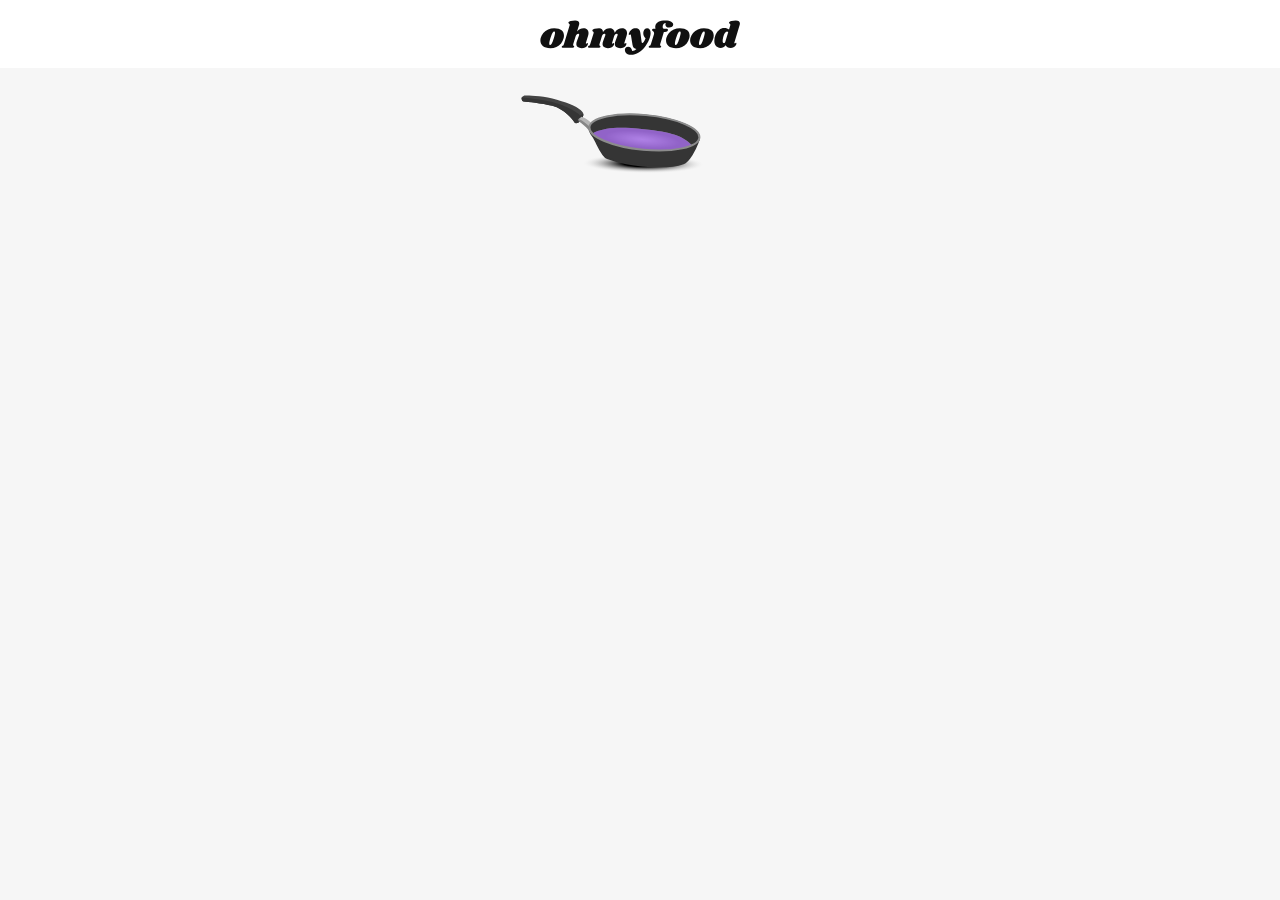
==== commit 47a4849d: "loader v2 = enchaînement d'animations complexes" ====
--- a/index.html
+++ b/index.html
@@ -15,7 +15,19 @@
 
     <div class="loader">
         <div class="loader__head"></div>
-        <div class="loader__progress"></div>
+        <div class="loader__progress"></div> 
+        <div class="loader__cooking">
+          <div class="boiling__pan"></div>
+          <div class="boiling__ohmyfood bubble">oh</div>
+          <div class="boiling__ohmyfood">my</div>
+          <div class="boiling__ohmyfood">food</div>
+          <span class="boiling__ohmyfood bubble">.</span>
+          <span class="boiling__ohmyfood bubble">.</span>
+          <span class="boiling__ohmyfood bubble">.</span>
+          <div class="boiling__ohmyfood">oh</div>
+          <div class="boiling__ohmyfood">my</div>
+          <div class="boiling__ohmyfood">food</div>
+        </div>
     </div>
 
     <div class="homepage">
--- a/public/css/style.min.css
+++ b/public/css/style.min.css
@@ -1 +1 @@
-@import"https://fonts.googleapis.com/css2?family=Roboto:ital,wght@0,100;0,300;0,400;0,500;0,700;0,900;1,100;1,300;1,400;1,500;1,700;1,900&family=Shrikhand&display=swap";*{font-family:"Roboto",sans-serif}h1,h2{font-size:24px;font-weight:700}h3{font-size:18px;font-weight:700}a{text-decoration:none}p{font-weight:300}html{scroll-behavior:smooth}body{display:flex;justify-content:center;width:100%;margin:0;box-sizing:border-box;overflow-x:hidden}.homepage,.restaurantpage{width:100%;margin:0}ul{list-style-type:none;padding:0}.loader{position:fixed;z-index:100;width:100%;height:100%;background:#f6f6f6;animation:loader-container 2800ms 500ms forwards}.loader__head{width:100%;height:62px;background:#fff url("../images/logo/ohmyfood@2x.svg") center 20px no-repeat;background-size:162px;opacity:.6;animation:loader-head-fadeout 2600ms ease-in-out forwards}@media(min-width: 767px){.loader__head{height:68px;background-size:200px}}.loader__progress{width:100%;height:3px;top:0;background:linear-gradient(90deg, #9356DC -40%, #FF79DA 120%);animation:loader-bar-fadeout 800ms 2600ms forwards}.loader__progress::after{content:" ";position:absolute;z-index:10;width:100%;height:3px;top:62px;background:#f6f6f6;animation:loader-bar 2s 600ms forwards;transform-origin:right}@media(min-width: 767px){.loader__progress::after{top:68px}}@keyframes loader-container{80%{background:#f6f6f6}99%{transform:scale(1);background:rgba(246,246,246,.3)}100%{transform:translateY(500px) scale(0);background:rgba(246,246,246,0)}}@keyframes loader-head-fadeout{0%{filter:blur(4px)}17%{filter:blur(2.5px)}24%{filter:blur(2px)}46%{filter:blur(1.5px)}100%{filter:blur(0.3px)}}@keyframes loader-bar{0%{transform:scaleX(1)}17%{transform:scaleX(0.88);animation-timing-function:cubic-bezier(0.9, 0, 0.1, 1)}24%{transform:scaleX(0.75);animation-timing-function:cubic-bezier(0.3, 0.3, 0.3, 1)}46%{transform:scaleX(0.4);animation-timing-function:cubic-bezier(0.9, 0, 0.1, 1)}100%{transform:scaleX(0)}}@keyframes loader-bar-fadeout{0%{opacity:1}100%{opacity:0}}.header{position:relative;display:flex;justify-content:center;width:100%;background-color:#fff;box-shadow:0px 0px 5px 1.5px rgba(0,0,0,.3);z-index:2}@media(min-width: 1024px){.header{box-shadow:none}}.header__nav{padding:0 20px}.header__nav--back{position:absolute;display:flex;justify-content:center;align-items:center;left:0;width:70px;height:100%;animation:animated_arrow-item 500ms 3000ms ease-out backwards}@keyframes animated_arrow-item{0%{transform:translateX(30px);opacity:0}100%{transform:translateX(0);opacity:1}}.header__nav--back i{font-size:22px;font-weight:700;color:#353535;margin-left:0;transition:all .3s ease-in-out}.header__nav--back:hover>i{color:#000;margin-left:-5px;transition:all .3s ease-out}.header__nav--logo{padding:20px 0 10px;width:162px}@media(min-width: 767px){.header__nav--logo{width:200px}}.homepage{background-color:#f6f6f6}.homepage .header__nav--back{display:none}.location{display:flex;justify-content:center;height:50px;position:relative;z-index:1;background-color:#eaeaea;text-align:center;color:#353535;box-shadow:0px 0px 7px 3px rgba(0,0,0,.3)}@media(min-width: 1024px){.location{box-shadow:none}}.location__icon{padding:18px 15px 18px 0;font-size:16px}.location__city{font-size:17px;font-weight:700;text-align:left;color:#000;border:none;background:rgba(0,0,0,0);max-width:150px;transition:opacity .3s ease-in-out}.location__city::-moz-placeholder{color:#353535}.location__city::placeholder{color:#353535}.location__city:focus{outline:none;opacity:.5;transition:opacity .3s ease-in-out}.location__submit{display:none}.intro{display:flex;flex-direction:column;justify-content:center;text-align:center}.intro__title{margin:0;padding:40px 50px 0}.intro__baseline{margin:10px 0 20px;padding:0 20px;font-size:18px}.intro__button{width:auto;min-width:190px;padding:15px 20px;background:linear-gradient(180deg, #FF79DA -40%, #9356DC 120%);border-radius:35px;color:#fff;font-size:16px;font-weight:500;text-decoration:none;box-shadow:0px 2px 10px 1.2px rgba(0,0,0,.3);transform:scale(1);transition:all .5s ease-in-out;margin:10px auto 50px}.intro__button:hover{box-shadow:0px 2px 12px 1.5px rgba(0,0,0,.35);filter:brightness(110%);transform:scale(1.005);transition:all .5s ease-in-out}.intro__button:active{box-shadow:0px 1px 5px 0px rgba(0,0,0,.4);filter:brightness(117%);transform:scale(1);transition:all .07s}.HowItWorks{padding:35px 0 35px;text-align:left;background-color:#fff}.HowItWorks__title{margin:15px 20px 5px}.HowItWorks__list{display:flex;justify-content:center;flex-flow:column;margin:0;padding:0 20px 0 30px;list-style:none;font-size:16px;font-weight:500;text-align:center}@media(min-width: 1024px){.HowItWorks__list{flex-flow:row nowrap;justify-content:space-between;margin:0 auto}.HowItWorks__list li{width:28%}}.HowItWorks__list li{display:flex;justify-content:left;align-items:center;margin:15px 0;padding:24px 15px 24px 20px;background-color:#f6f6f6;border-radius:20px;box-shadow:0px 4px 10px 1px rgba(0,0,0,.1);counter-increment:li}.HowItWorks__list li:nth-child(1){animation:animated_list-item 400ms 2600ms ease-out backwards}.HowItWorks__list li:nth-child(2){animation:animated_list-item 600ms 2700ms ease-in-out backwards}.HowItWorks__list li:nth-child(3){animation:animated_list-item 800ms 2800ms ease-out backwards}@keyframes animated_list-item{0%{transform:translateY(20px);opacity:0}100%{transform:translateY(0);opacity:1}}.HowItWorks__list li i{padding:0 20px;font-size:1.1em;color:#7e7e7e}.HowItWorks__list li i.fa-highlight{color:#9356dc}.HowItWorks__list li::before{content:counter(li);display:flex;justify-content:center;align-items:center;width:25px;height:25px;margin-left:-32px;background-color:#9356dc;border-radius:100%;font-size:.8em;color:#fff}.restaurants{display:flex;flex-flow:wrap;justify-content:space-between;padding:0 15px 35px}.restaurants__title{margin:50px 20px 10px}.restaurants .card-wrap{width:100%;height:250px;margin:10px auto}@media(min-width: 767px){.restaurants .card-wrap{width:48%}}.restaurants .card-wrap .card-container{width:100%;margin:0}.restaurants .card-wrap .card-container .card{display:flex;flex-direction:column;justify-content:space-between;border-radius:15px;background-color:#fff;box-shadow:0px 0px 6px 0px rgba(200,200,200,.1)}.restaurants .card-wrap .card-container .card__bg{height:175px;border-top-left-radius:15px;border-top-right-radius:15px}.restaurants .card-wrap .card-container .card__bg--la-palette-du-gout{background:url("../images/restaurants/jay-wennington-N_Y88TWmGwA-unsplash.jpg") no-repeat center center;background-size:cover}.restaurants .card-wrap .card-container .card__bg--la-note-enchantee{background:url("../images/restaurants/stil-u2Lp8tXIcjw-unsplash.jpg") no-repeat center center;background-size:cover}.restaurants .card-wrap .card-container .card__bg--a-la-francaise{background:url("../images/restaurants/toa-heftiba-DQKerTsQwi0-unsplash.jpg") no-repeat center center;background-size:cover}.restaurants .card-wrap .card-container .card__bg--le-delice-des-sens{background:url("../images/restaurants/louis-hansel-shotsoflouis-qNBGVyOCY8Q-unsplash.jpg") no-repeat center center;background-size:cover}.restaurants .card-wrap .card-container .card__new{width:80px;margin-top:15px;margin-left:calc(100% - 120px);padding:6px 13px;background-color:#99e2d0;color:#008766;font-size:14px;font-weight:500;text-align:center;border-radius:2px;box-shadow:0px 2px 4px 1px rgba(0,0,0,.15)}.restaurants .card-wrap .card-container .card__content{display:flex;flex-flow:row;justify-content:space-between;padding-left:15px;border-bottom-left-radius:15px;border-bottom-right-radius:15px;background-color:#fff;color:#000}.restaurants .card-wrap .card-container .card__content .infos{display:block;margin:15px 0}.restaurants .card-wrap .card-container .card__content .name{line-height:26px;margin:0}.restaurants .card-wrap .card-container .card__content .city{font-size:17px;font-weight:300;margin:0}@media(min-width: 1400px){.homepage .page-container{max-width:1400px;margin:0 auto;padding:0 25px}}.homepage .favorite{position:relative;margin-top:-50px;margin-left:calc(100% - 60px);font-size:22px}.homepage .favorite>input{display:none}.homepage .favorite__icon--outlines,.homepage .favorite__icon--solid{position:absolute}.homepage .favorite__icon--outlines{z-index:1;opacity:.6;color:#353535;transition:all .7s}.homepage .favorite__icon--outlines:hover{cursor:pointer;opacity:1;transition:all .2s ease-in-out}.homepage .favorite__icon--solid{color:#9356dc;opacity:0;font-size:36px;margin:-7px;transition:all 1s}.homepage .favorite__icon--solid:hover{cursor:pointer}.homepage .favorite input:checked+label.favorite__icon .favorite__icon--solid{opacity:1;font-size:20px;margin:1px;transition:all .4s ease-in-out;transition:opacity .6s ease-out;background-image:linear-gradient(180deg, #9356DC 0%, #FF79DA 110%);-webkit-background-clip:text;background-clip:text;color:rgba(147,86,220,.25)}.homepage .favorite input:checked+label.favorite__icon .favorite__icon--outlines{opacity:.4;color:#9356dc;transition:.2s ease-in-out}.restaurantpage{background:#fff}.restaurantpage .header__nav--back{display:flex}.restaurantpage .page-container{background-color:#f6f6f6;padding:0 15px}@media(min-width: 1024px){.restaurantpage .page-container{max-width:1000px;margin:0 auto}}.picture__bg{width:100%;max-height:260px;padding-top:222px}.picture__bg--la-palette-du-gout{background:url("../images/restaurants/jay-wennington-N_Y88TWmGwA-unsplash.jpg") no-repeat center center;background-size:cover}.picture__bg--la-note-enchantee{background:url("../images/restaurants/stil-u2Lp8tXIcjw-unsplash.jpg") no-repeat center center;background-size:cover}.picture__bg--a-la-francaise{background:url("../images/restaurants/toa-heftiba-DQKerTsQwi0-unsplash.jpg") no-repeat center center;background-size:cover}.picture__bg--le-delice-des-sens{background:url("../images/restaurants/louis-hansel-shotsoflouis-qNBGVyOCY8Q-unsplash.jpg") no-repeat center center;background-size:cover}@media(min-width: 1024px){.picture__bg{padding-top:380px}}.picture .page-top{background-color:#f6f6f6;border-top-left-radius:40px;border-top-right-radius:40px;padding:0 15px;height:40px}@media(min-width: 1024px){.picture .page-top{max-width:1000px;margin:0 auto}}.page__intro{display:flex;flex-flow:row nowrap;justify-content:space-between}@media(min-width: 767px){.page__intro{max-width:634px;justify-content:center;margin:0 auto}}.page__intro--title{font-family:"Shrikhand",sans-serif;font-size:28px;font-weight:100;line-height:24px;margin:0 0 15px}.page__intro .favorite{position:relative;margin:0 40px 0 20px;font-size:22px}.page__intro .favorite>input{display:none}.page__intro .favorite__icon--outlines,.page__intro .favorite__icon--solid{position:absolute}.page__intro .favorite__icon--outlines{z-index:1;opacity:.6;color:#353535;transition:all .7s}.page__intro .favorite__icon--outlines:hover{cursor:pointer;opacity:1;transition:all .2s ease-in-out}.page__intro .favorite__icon--solid{color:#9356dc;opacity:0;font-size:36px;margin:-7px;transition:all 1s}.page__intro .favorite__icon--solid:hover{cursor:pointer}.page__intro .favorite input:checked+label.favorite__icon .favorite__icon--solid{opacity:1;font-size:20px;margin:1px;transition:all .4s ease-in-out;transition:opacity .6s ease-out;background-image:linear-gradient(180deg, #9356DC 0%, #FF79DA 110%);-webkit-background-clip:text;background-clip:text;color:rgba(147,86,220,.25)}.page__intro .favorite input:checked+label.favorite__icon .favorite__icon--outlines{opacity:.4;color:#9356dc;transition:.2s ease-in-out}.menus{padding-bottom:50px}@media(min-width: 767px){.menus{max-width:634px;margin:0 auto}}.menus__choices{display:flex;flex-flow:column nowrap}.menus__choices:nth-child(1){animation:animated_list-item 400ms 2600ms ease-out backwards}.menus__choices:nth-child(2){animation:animated_list-item 600ms 2700ms ease-in-out backwards}.menus__choices:nth-child(3){animation:animated_list-item 800ms 2800ms ease-out backwards}@keyframes animated_list-item{0%{transform:translateY(20px);opacity:0}100%{transform:translateY(0);opacity:1}}.menus__choices--title{text-transform:uppercase;font-size:16px;font-weight:300;margin:20px 0 0}.menus__choices hr{width:40px;height:3px;margin:5px 0;border:none;background:#99e2d0}.menus__choices--content{margin:10px 0}.menus__choices--content .service{width:100%;border-radius:15px;background-color:#fff;box-shadow:0px 4px 10px 1px rgba(0,0,0,.1);margin-bottom:10px;overflow:hidden}.menus__choices--content .service:nth-child(1){animation:animated_list-item 400ms 2600ms ease-out backwards}.menus__choices--content .service:nth-child(2){animation:animated_list-item 600ms 2700ms ease-in-out backwards}.menus__choices--content .service:nth-child(3){animation:animated_list-item 800ms 2800ms ease-out backwards}@keyframes animated_list-item{0%{transform:translateY(20px);opacity:0}100%{transform:translateY(0);opacity:1}}.menus__choices--content .service .menu__input{opacity:0;position:absolute;width:calc(100% - 30px);max-width:634px;height:69px;cursor:pointer}.menus__choices--content .service .details{display:flex;flex-flow:row nowrap;justify-content:space-between}.menus__choices--content .service .menu__infos{padding:12px 15px;overflow:hidden}.menus__choices--content .service .menu__infos--plat,.menus__choices--content .service .menu__infos--special{margin:2px 0;text-overflow:ellipsis;overflow:hidden;white-space:nowrap}.menus__choices--content .service .menu__box{display:flex;flex-direction:row;margin-right:-60px;background-color:#fff;transition:all .5s}.menus__choices--content .service .menu__box--price{display:flex;flex-direction:column;justify-content:flex-end;margin:10px 0 15px}.menus__choices--content .service .menu__box--checked{display:flex;flex-direction:column;justify-content:center;align-items:center;width:60px;margin-left:15px;background-color:#99e2d0;font-size:16px;font-weight:100}.menus__choices--content .service .menu__box--icon{background:#fff;color:#99e2d0;border-radius:50%;padding:3px;border:2px solid #fff;transition:all .05s ease-in-out}.menus__choices--content .service .menu__input:hover~.details .menu__box{margin-right:0;transition:all .3s ease-in-out}.menus__choices--content .service .menu__input:checked~.details .menu__box{margin-right:0;transition:all .3s}.menus__choices--content .service .menu__input:checked~.details .menu__box--icon{color:#008766;border:2px solid #008766;transition:all .2s ease-in-out}.menus__button{width:auto;min-width:190px;padding:15px 20px;background:linear-gradient(180deg, #FF79DA -40%, #9356DC 120%);border-radius:35px;color:#fff;font-size:16px;font-weight:500;text-decoration:none;box-shadow:0px 2px 10px 1.2px rgba(0,0,0,.3);transform:scale(1);transition:all .5s ease-in-out;margin:50px auto 20px;border:none;cursor:pointer}.menus__button:hover{box-shadow:0px 2px 12px 1.5px rgba(0,0,0,.35);filter:brightness(110%);transform:scale(1.005);transition:all .5s ease-in-out}.menus__button:active{box-shadow:0px 1px 5px 0px rgba(0,0,0,.4);filter:brightness(117%);transform:scale(1);transition:all .07s}.footer{display:flex;flex-direction:column;background-color:#353535;color:#fff;padding:10px 25px 20px;font-size:15px}@media(min-width: 1024px){.footer{flex-direction:row-reverse;align-items:center;padding:50px 40px 10px}}.footer__title{padding:0;font-family:"Shrikhand",sans-serif;font-size:18px;font-weight:200}.footer__list{display:flex;flex-direction:column;padding:0;margin:0;list-style-type:none}.footer__list li{padding:4px 0}.footer__list i{padding-right:10px;font-size:12px}.footer__list i+a{font-weight:500}.footer__list a{color:#fff;border-bottom:1px solid #353535;transition:all .7s}.footer__list a:hover{color:#eaeaea;border-bottom:1px solid #fff;transition:all .7s}@media(min-width: 1024px){.footer__list{flex-direction:row;align-items:baseline;margin-right:50px}.footer__list li{padding:0 10px}.footer__list li:nth-child(3){margin-left:50px}}+@import"https://fonts.googleapis.com/css2?family=Roboto:ital,wght@0,100;0,300;0,400;0,500;0,700;0,900;1,100;1,300;1,400;1,500;1,700;1,900&family=Shrikhand&display=swap";*{font-family:"Roboto",sans-serif}h1,h2{font-size:24px;font-weight:700}h3{font-size:18px;font-weight:700}a{text-decoration:none}p{font-weight:300}html{scroll-behavior:smooth}body{width:100%;margin:0;box-sizing:border-box;overflow-x:hidden}.homepage,.restaurantpage{width:100%;margin:0}ul{list-style-type:none;padding:0}.loader{position:fixed;z-index:100;width:100%;height:100%;background:#f6f6f6;animation:loader-container 3600ms 300ms forwards}.loader__head{width:100%;height:62px;background:#fff url("../images/logo/ohmyfood@2x.svg") center 20px no-repeat;background-size:162px;opacity:1;animation:loader-head-fadeout 3200ms ease-in-out forwards}@media(min-width: 767px){.loader__head{height:68px;background-size:200px}}.loader__progress{width:100%;height:3px;top:0;margin:0 auto;background:linear-gradient(90deg, #9356DC -40%, #FF79DA 120%);animation:loader-fadeout 800ms 2800ms forwards}.loader__progress::after{content:" ";position:absolute;z-index:10;width:100%;height:3px;top:62px;margin:0 auto;background:#f6f6f6;animation:loader-bar 2800ms 100ms forwards;transform-origin:right}@media(min-width: 767px){.loader__progress::after{top:68px}}.loader__cooking{position:absolute;top:50px;left:calc(50% - 188px);width:322px;height:200px;background-color:rgba(0,0,0,0);animation:loader-fadeout 600ms 3000ms forwards}.loader__cooking .bubble{font-family:"Shrikhand",sans-serif;left:auto;font-size:38px;font-weight:100;color:#9356dc}.loader__cooking .boiling__pan{position:absolute;width:100%;height:200px;background:url("../images/loader/pan.svg") center center no-repeat}.loader__cooking .boiling__ohmyfood{position:absolute;font-family:"Shrikhand",sans-serif;left:auto;font-size:22px;font-weight:100;opacity:0}.loader__cooking .boiling__ohmyfood:nth-child(1){margin-top:-90px;left:180px;animation:evaporation 2s cubic-bezier(0.53, 0.16, 0.39, 0.96) infinite}.loader__cooking .boiling__ohmyfood:nth-child(2){margin-top:-84px;left:160px;animation:evaporation 1.8s ease-in-out .035s infinite}.loader__cooking .boiling__ohmyfood:nth-child(3){margin-top:-80px;left:190px;animation:evaporation 1.4s cubic-bezier(0.53, 0.16, 0.39, 0.96) .55s infinite}.loader__cooking .boiling__ohmyfood:nth-child(4){margin-top:-70px;left:170px;animation:evaporation 1.9s cubic-bezier(0.53, 0.16, 0.39, 0.96) .9s infinite}.loader__cooking .boiling__ohmyfood:nth-child(5){margin-top:-90px;left:180px;animation:evaporation 1.5s cubic-bezier(0.53, 0.16, 0.39, 0.96) infinite}.loader__cooking .boiling__ohmyfood:nth-child(6){margin-top:-75px;left:150px;animation:evaporation 1.7s ease-in-out .035s infinite}.loader__cooking .boiling__ohmyfood:nth-child(7){margin-top:-80px;left:210px;animation:evaporation 1.6s cubic-bezier(0.53, 0.16, 0.39, 0.96) .55s infinite}.loader__cooking .boiling__ohmyfood:nth-child(8){margin-top:-80px;left:170px;animation:evaporation 2.8s ease-in-out 1.5s infinite}@keyframes loader-container{80%{background:#f6f6f6}99%{transform:scale(1);background:rgba(246,246,246,.3)}100%{transform:translateY(500px) scale(0);background:rgba(246,246,246,0)}}@keyframes loader-head-fadeout{0%{opacity:0}20%{filter:blur(5px);opacity:0}25%{filter:blur(4px);opacity:.1}60%{filter:blur(2.5px);opacity:.4}99%{filter:blur(1px);opacity:.7}100%{filter:blur(0.4px);opacity:0}}@keyframes loader-bar{0%{transform:scaleX(1)}17%{transform:scaleX(0.88);animation-timing-function:cubic-bezier(0.9, 0, 0.1, 1)}24%{transform:scaleX(0.75);animation-timing-function:cubic-bezier(0.3, 0.3, 0.3, 1)}46%{transform:scaleX(0.4);animation-timing-function:cubic-bezier(0.9, 0, 0.1, 1)}100%{transform:scaleX(0)}}@keyframes loader-fadeout{0%{opacity:1}100%{opacity:0}}@keyframes evaporation{0%{transform:scale(0.1, 0.1);top:80%;opacity:0}20%{transform:scale(1, 1);top:70%;opacity:.6}100%{transform:scale(2.2, 1.8);top:20%;opacity:0}}.page__content{height:0px;overflow-y:hidden;animation:page-appear 3200ms 0s forwards}@keyframes page-appear{0%{height:0px;overflow-y:hidden}99%{height:0px;overflow-y:hidden}100%{height:auto;overflow-y:visible}}.header{position:relative;display:flex;justify-content:center;width:100%;background-color:#fff;box-shadow:0px 0px 5px 1.5px rgba(0,0,0,.3);z-index:2}@media(min-width: 1024px){.header{box-shadow:none}}.header__nav{padding:0 20px}.header__nav--back{position:absolute;display:flex;justify-content:center;align-items:center;left:0;width:70px;height:100%;animation:animated_arrow-item 500ms 4000ms ease-out backwards}@keyframes animated_arrow-item{0%{transform:translateX(30px);opacity:0}100%{transform:translateX(0);opacity:1}}.header__nav--back i{font-size:22px;font-weight:700;color:#353535;margin-left:0;transition:all .3s ease-in-out}.header__nav--back:hover>i{color:#000;margin-left:-5px;transition:all .3s ease-out}.header__nav--logo{padding:20px 0 10px;width:162px}@media(min-width: 767px){.header__nav--logo{width:200px}}.homepage{background-color:#f6f6f6}.homepage .header__nav--back{display:none}.location{display:flex;justify-content:center;height:50px;position:relative;z-index:1;background-color:#eaeaea;text-align:center;color:#353535;box-shadow:0px 0px 7px 3px rgba(0,0,0,.3)}@media(min-width: 1024px){.location{box-shadow:none}}.location__icon{padding:18px 15px 18px 0;font-size:16px}.location__city{font-size:17px;font-weight:700;text-align:left;color:#000;border:none;background:rgba(0,0,0,0);max-width:150px;transition:opacity .3s ease-in-out}.location__city::-moz-placeholder{color:#353535}.location__city::placeholder{color:#353535}.location__city:focus{outline:none;opacity:.5;transition:opacity .3s ease-in-out}.location__submit{display:none}.intro{display:flex;flex-direction:column;justify-content:center;text-align:center}.intro__title{margin:0;padding:40px 50px 0}.intro__baseline{margin:10px 0 20px;padding:0 20px;font-size:18px}.intro__button{width:auto;min-width:190px;padding:15px 20px;background:linear-gradient(180deg, #FF79DA -40%, #9356DC 120%);border-radius:35px;color:#fff;font-size:16px;font-weight:500;text-decoration:none;box-shadow:0px 2px 10px 1.2px rgba(0,0,0,.3);transform:scale(1);transition:all .5s ease-in-out;margin:10px auto 50px}.intro__button:hover{box-shadow:0px 2px 12px 1.5px rgba(0,0,0,.35);filter:brightness(110%);transform:scale(1.005);transition:all .5s ease-in-out}.intro__button:active{box-shadow:0px 1px 5px 0px rgba(0,0,0,.4);filter:brightness(117%);transform:scale(1);transition:all .07s}.HowItWorks{padding:35px 0 35px;text-align:left;background-color:#fff}.HowItWorks__title{margin:15px 20px 5px}.HowItWorks__list{display:flex;justify-content:center;flex-flow:column;margin:0;padding:0 20px 0 30px;list-style:none;font-size:16px;font-weight:500;text-align:center}@media(min-width: 1024px){.HowItWorks__list{flex-flow:row nowrap;justify-content:space-between;margin:0 auto}.HowItWorks__list li{width:28%}}.HowItWorks__list li{display:flex;justify-content:left;align-items:center;margin:15px 0;padding:24px 15px 24px 20px;background-color:#f6f6f6;border-radius:20px;box-shadow:0px 4px 10px 1px rgba(0,0,0,.1);counter-increment:li}.HowItWorks__list li:nth-child(1){animation:animated_list-item 400ms 3400ms ease-out backwards}.HowItWorks__list li:nth-child(2){animation:animated_list-item 600ms 3600ms ease-out backwards}.HowItWorks__list li:nth-child(3){animation:animated_list-item 800ms 3800ms ease-out backwards}.HowItWorks__list li:nth-child(4){animation:animated_list-item 1000ms 4000ms ease-out backwards}@keyframes animated_list-item{0%{transform:translateY(20px);opacity:0}100%{transform:translateY(0);opacity:1}}.HowItWorks__list li i{padding:0 20px;font-size:1.1em;color:#7e7e7e}.HowItWorks__list li i.fa-highlight{color:#9356dc}.HowItWorks__list li::before{content:counter(li);display:flex;justify-content:center;align-items:center;width:25px;height:25px;margin-left:-32px;background-color:#9356dc;border-radius:100%;font-size:.8em;color:#fff}.restaurants{display:flex;flex-flow:wrap;justify-content:space-between;padding:0 15px 35px}.restaurants__title{margin:50px 20px 10px}.restaurants .card-wrap{width:100%;height:250px;margin:10px auto}@media(min-width: 767px){.restaurants .card-wrap{width:48%}}.restaurants .card-wrap .card-container{width:100%;margin:0}.restaurants .card-wrap .card-container .card{display:flex;flex-direction:column;justify-content:space-between;border-radius:15px;background-color:#fff;box-shadow:0px 0px 6px 0px rgba(200,200,200,.1)}.restaurants .card-wrap .card-container .card__bg{height:175px;border-top-left-radius:15px;border-top-right-radius:15px}.restaurants .card-wrap .card-container .card__bg--la-palette-du-gout{background:url("../images/restaurants/jay-wennington-N_Y88TWmGwA-unsplash.jpg") no-repeat center center;background-size:cover}.restaurants .card-wrap .card-container .card__bg--la-note-enchantee{background:url("../images/restaurants/stil-u2Lp8tXIcjw-unsplash.jpg") no-repeat center center;background-size:cover}.restaurants .card-wrap .card-container .card__bg--a-la-francaise{background:url("../images/restaurants/toa-heftiba-DQKerTsQwi0-unsplash.jpg") no-repeat center center;background-size:cover}.restaurants .card-wrap .card-container .card__bg--le-delice-des-sens{background:url("../images/restaurants/louis-hansel-shotsoflouis-qNBGVyOCY8Q-unsplash.jpg") no-repeat center center;background-size:cover}.restaurants .card-wrap .card-container .card__new{width:80px;margin-top:15px;margin-left:calc(100% - 120px);padding:6px 13px;background-color:#99e2d0;color:#008766;font-size:14px;font-weight:500;text-align:center;border-radius:2px;box-shadow:0px 2px 4px 1px rgba(0,0,0,.15)}.restaurants .card-wrap .card-container .card__content{display:flex;flex-flow:row;justify-content:space-between;padding-left:15px;border-bottom-left-radius:15px;border-bottom-right-radius:15px;background-color:#fff;color:#000}.restaurants .card-wrap .card-container .card__content .infos{display:block;margin:15px 0}.restaurants .card-wrap .card-container .card__content .name{line-height:26px;margin:0}.restaurants .card-wrap .card-container .card__content .city{font-size:17px;font-weight:300;margin:0}@media(min-width: 1400px){.homepage .page-container{max-width:1400px;margin:0 auto;padding:0 25px}}.homepage .favorite{position:relative;margin-top:-50px;margin-left:calc(100% - 60px);font-size:22px}.homepage .favorite>input{display:none}.homepage .favorite__icon--outlines,.homepage .favorite__icon--solid{position:absolute}.homepage .favorite__icon--outlines{z-index:1;opacity:.6;color:#353535;transition:all .7s}.homepage .favorite__icon--outlines:hover{cursor:pointer;opacity:1;transition:all .2s ease-in-out}.homepage .favorite__icon--solid{color:#9356dc;opacity:0;font-size:36px;margin:-7px;transition:all 1s}.homepage .favorite__icon--solid:hover{cursor:pointer}.homepage .favorite input:checked+label.favorite__icon .favorite__icon--solid{opacity:1;font-size:20px;margin:1px;transition:all .4s ease-in-out;transition:opacity .6s ease-out;background-image:linear-gradient(180deg, #9356DC 0%, #FF79DA 110%);-webkit-background-clip:text;background-clip:text;color:rgba(147,86,220,.25)}.homepage .favorite input:checked+label.favorite__icon .favorite__icon--outlines{opacity:.4;color:#9356dc;transition:.2s ease-in-out}.restaurantpage{background:#fff}.restaurantpage .header__nav--back{display:flex}.restaurantpage .page-container{background-color:#f6f6f6;padding:0 15px}@media(min-width: 1024px){.restaurantpage .page-container{max-width:1000px;margin:0 auto}}.picture__bg{width:100%;max-height:260px;padding-top:222px}.picture__bg--la-palette-du-gout{background:url("../images/restaurants/jay-wennington-N_Y88TWmGwA-unsplash.jpg") no-repeat center center;background-size:cover}.picture__bg--la-note-enchantee{background:url("../images/restaurants/stil-u2Lp8tXIcjw-unsplash.jpg") no-repeat center center;background-size:cover}.picture__bg--a-la-francaise{background:url("../images/restaurants/toa-heftiba-DQKerTsQwi0-unsplash.jpg") no-repeat center center;background-size:cover}.picture__bg--le-delice-des-sens{background:url("../images/restaurants/louis-hansel-shotsoflouis-qNBGVyOCY8Q-unsplash.jpg") no-repeat center center;background-size:cover}@media(min-width: 1024px){.picture__bg{padding-top:380px}}.picture .page-top{background-color:#f6f6f6;border-top-left-radius:40px;border-top-right-radius:40px;padding:0 15px;height:40px}@media(min-width: 1024px){.picture .page-top{max-width:1000px;margin:0 auto}}.page__intro{display:flex;flex-flow:row nowrap;justify-content:space-between}@media(min-width: 767px){.page__intro{max-width:634px;justify-content:center;margin:0 auto}}.page__intro--title{font-family:"Shrikhand",sans-serif;font-size:28px;font-weight:100;line-height:24px;margin:0 0 15px}.page__intro .favorite{position:relative;margin:0 40px 0 20px;font-size:22px}.page__intro .favorite>input{display:none}.page__intro .favorite__icon--outlines,.page__intro .favorite__icon--solid{position:absolute}.page__intro .favorite__icon--outlines{z-index:1;opacity:.6;color:#353535;transition:all .7s}.page__intro .favorite__icon--outlines:hover{cursor:pointer;opacity:1;transition:all .2s ease-in-out}.page__intro .favorite__icon--solid{color:#9356dc;opacity:0;font-size:36px;margin:-7px;transition:all 1s}.page__intro .favorite__icon--solid:hover{cursor:pointer}.page__intro .favorite input:checked+label.favorite__icon .favorite__icon--solid{opacity:1;font-size:20px;margin:1px;transition:all .4s ease-in-out;transition:opacity .6s ease-out;background-image:linear-gradient(180deg, #9356DC 0%, #FF79DA 110%);-webkit-background-clip:text;background-clip:text;color:rgba(147,86,220,.25)}.page__intro .favorite input:checked+label.favorite__icon .favorite__icon--outlines{opacity:.4;color:#9356dc;transition:.2s ease-in-out}.menus{padding-bottom:50px}@media(min-width: 767px){.menus{max-width:634px;margin:0 auto}}.menus__choices{display:flex;flex-flow:column nowrap}.menus__choices:nth-child(1){animation:animated_list-item 400ms 3400ms ease-out backwards}.menus__choices:nth-child(2){animation:animated_list-item 600ms 3600ms ease-out backwards}.menus__choices:nth-child(3){animation:animated_list-item 800ms 3800ms ease-out backwards}.menus__choices:nth-child(4){animation:animated_list-item 1000ms 4000ms ease-out backwards}@keyframes animated_list-item{0%{transform:translateY(20px);opacity:0}100%{transform:translateY(0);opacity:1}}.menus__choices--title{text-transform:uppercase;font-size:16px;font-weight:300;margin:20px 0 0}.menus__choices hr{width:40px;height:3px;margin:5px 0;border:none;background:#99e2d0}.menus__choices--content{margin:10px 0}.menus__choices--content .service{width:100%;border-radius:15px;background-color:#fff;box-shadow:0px 4px 10px 1px rgba(0,0,0,.1);margin-bottom:10px;overflow:hidden}.menus__choices--content .service:nth-child(1){animation:animated_list-item 400ms 3400ms ease-out backwards}.menus__choices--content .service:nth-child(2){animation:animated_list-item 600ms 3600ms ease-out backwards}.menus__choices--content .service:nth-child(3){animation:animated_list-item 800ms 3800ms ease-out backwards}.menus__choices--content .service:nth-child(4){animation:animated_list-item 1000ms 4000ms ease-out backwards}@keyframes animated_list-item{0%{transform:translateY(20px);opacity:0}100%{transform:translateY(0);opacity:1}}.menus__choices--content .service .menu__input{opacity:0;position:absolute;width:calc(100% - 30px);max-width:634px;height:69px;cursor:pointer}.menus__choices--content .service .details{display:flex;flex-flow:row nowrap;justify-content:space-between}.menus__choices--content .service .menu__infos{padding:12px 15px;overflow:hidden}.menus__choices--content .service .menu__infos--plat,.menus__choices--content .service .menu__infos--special{margin:2px 0;text-overflow:ellipsis;overflow:hidden;white-space:nowrap}.menus__choices--content .service .menu__box{display:flex;flex-direction:row;margin-right:-60px;background-color:#fff;transition:all .5s}.menus__choices--content .service .menu__box--price{display:flex;flex-direction:column;justify-content:flex-end;margin:10px 0 15px}.menus__choices--content .service .menu__box--checked{display:flex;flex-direction:column;justify-content:center;align-items:center;width:60px;margin-left:15px;background-color:#99e2d0;font-size:16px;font-weight:100}.menus__choices--content .service .menu__box--icon{background:#fff;color:#99e2d0;border-radius:50%;padding:3px;border:2px solid #fff;transition:all .05s ease-in-out}.menus__choices--content .service .menu__input:hover~.details .menu__box{margin-right:0;transition:all .3s ease-in-out}.menus__choices--content .service .menu__input:checked~.details .menu__box{margin-right:0;transition:all .3s}.menus__choices--content .service .menu__input:checked~.details .menu__box--icon{color:#008766;border:2px solid #008766;transition:all .2s ease-in-out}.menus__button{width:auto;min-width:190px;padding:15px 20px;background:linear-gradient(180deg, #FF79DA -40%, #9356DC 120%);border-radius:35px;color:#fff;font-size:16px;font-weight:500;text-decoration:none;box-shadow:0px 2px 10px 1.2px rgba(0,0,0,.3);transform:scale(1);transition:all .5s ease-in-out;margin:50px auto 20px;border:none;cursor:pointer}.menus__button:hover{box-shadow:0px 2px 12px 1.5px rgba(0,0,0,.35);filter:brightness(110%);transform:scale(1.005);transition:all .5s ease-in-out}.menus__button:active{box-shadow:0px 1px 5px 0px rgba(0,0,0,.4);filter:brightness(117%);transform:scale(1);transition:all .07s}.footer{display:flex;flex-direction:column;background-color:#353535;color:#fff;padding:10px 25px 20px;font-size:15px}@media(min-width: 1024px){.footer{flex-direction:row-reverse;align-items:center;padding:50px 40px 10px}}.footer__title{padding:0;font-family:"Shrikhand",sans-serif;font-size:18px;font-weight:200}.footer__list{display:flex;flex-direction:column;padding:0;margin:0;list-style-type:none}.footer__list li{padding:4px 0}.footer__list i{padding-right:10px;font-size:12px}.footer__list i+a{font-weight:500}.footer__list a{color:#fff;border-bottom:1px solid #353535;transition:all .7s}.footer__list a:hover{color:#eaeaea;border-bottom:1px solid #fff;transition:all .7s}@media(min-width: 1024px){.footer__list{flex-direction:row;align-items:baseline;margin-right:50px}.footer__list li{padding:0 10px}.footer__list li:nth-child(3){margin-left:50px}}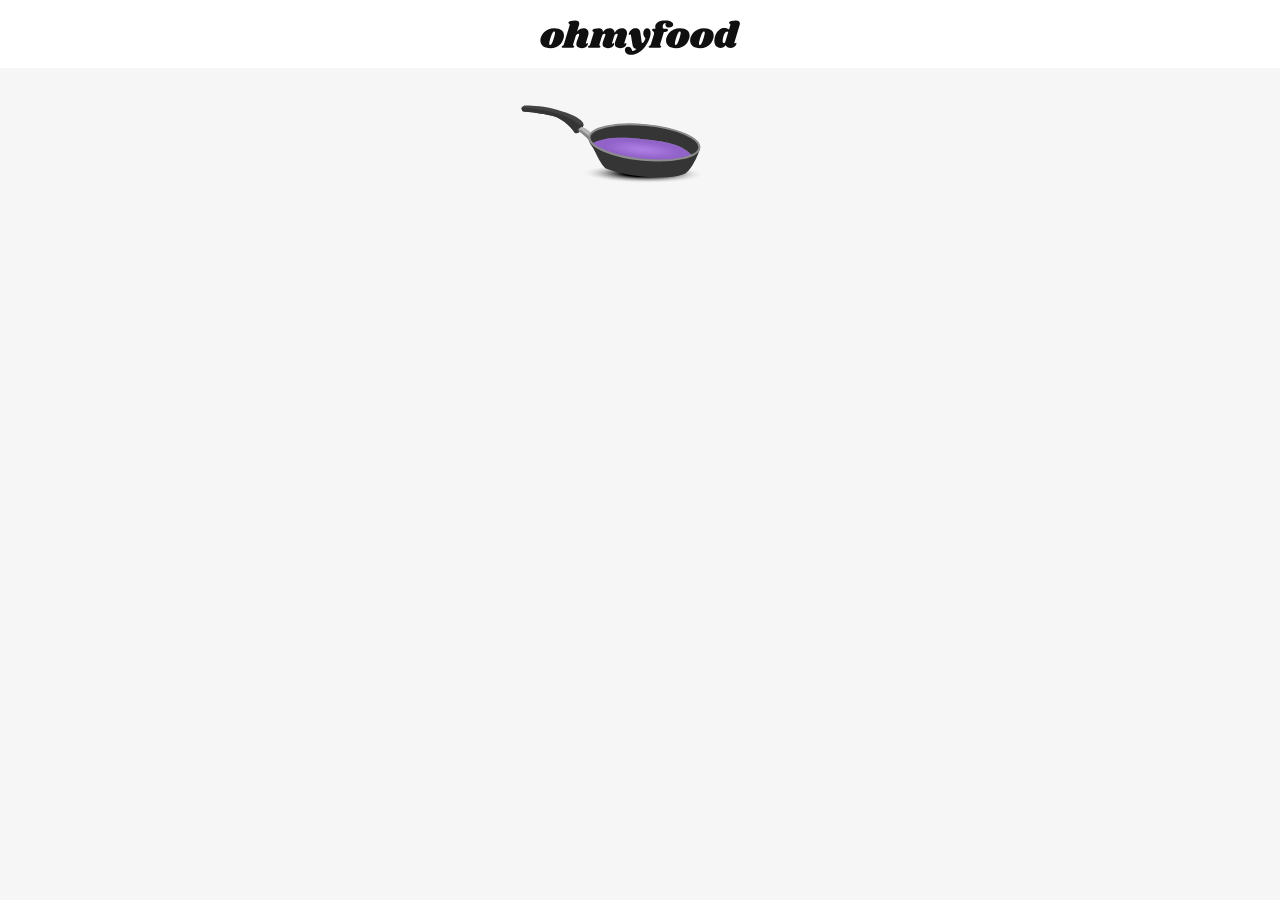
==== commit ceef0c93: "Ajout des pages restaurants + vérifications = version complète du site" ====
--- a/index.html
+++ b/index.html
@@ -36,7 +36,7 @@
             <div class="header">
                 <nav class="header__nav">
                 <a href="#" class="header__nav--back"><i class="fa-solid fa-arrow-left"></i></a>
-                <a href="#"><img class="header__nav--logo" src="./public/images/logo/ohmyfood@2x.svg" alt="Ohmyfood"></a>
+                <a href="./index.html"><img class="header__nav--logo" src="./public/images/logo/ohmyfood@2x.svg" alt="Ohmyfood"></a>
                 </nav>
             </div>            
         </header>    
@@ -99,7 +99,7 @@
 
                     <div class="card-wrap">
                         <article class="card-container">
-                            <a href="./restaurants/la-palette-du-gout.html" class="card">
+                            <a href="./restaurants/la-note-enchantee.html" class="card">
                                 <div class="card__bg card__bg--la-note-enchantee">
                                     <div class="card__new"><span>Nouveau</span></div>
                                 </div>
@@ -123,7 +123,7 @@
 
                     <div class="card-wrap">
                         <article class="card-container">
-                            <a href="./restaurants/la-palette-du-gout.html" class="card">
+                            <a href="./restaurants/a-la-francaise.html" class="card">
                                 <div class="card__bg card__bg--a-la-francaise"></div>
                                 <div class="card__content">
                                     <div class="infos">
@@ -145,7 +145,7 @@
 
                     <div class="card-wrap">
                         <article class="card-container">
-                            <a href="./restaurants/la-palette-du-gout.html" class="card">
+                            <a href="./restaurants/le-delice-des-sens.html" class="card">
                                 <div class="card__bg card__bg--le-delice-des-sens"></div>
                                 <div class="card__content">
                                     <div class="infos">
--- a/public/css/style.min.css
+++ b/public/css/style.min.css
@@ -1 +1 @@
-@import"https://fonts.googleapis.com/css2?family=Roboto:ital,wght@0,100;0,300;0,400;0,500;0,700;0,900;1,100;1,300;1,400;1,500;1,700;1,900&family=Shrikhand&display=swap";*{font-family:"Roboto",sans-serif}h1,h2{font-size:24px;font-weight:700}h3{font-size:18px;font-weight:700}a{text-decoration:none}p{font-weight:300}html{scroll-behavior:smooth}body{width:100%;margin:0;box-sizing:border-box;overflow-x:hidden}.homepage,.restaurantpage{width:100%;margin:0}ul{list-style-type:none;padding:0}.loader{position:fixed;z-index:100;width:100%;height:100%;background:#f6f6f6;animation:loader-container 3600ms 300ms forwards}.loader__head{width:100%;height:62px;background:#fff url("../images/logo/ohmyfood@2x.svg") center 20px no-repeat;background-size:162px;opacity:1;animation:loader-head-fadeout 3200ms ease-in-out forwards}@media(min-width: 767px){.loader__head{height:68px;background-size:200px}}.loader__progress{width:100%;height:3px;top:0;margin:0 auto;background:linear-gradient(90deg, #9356DC -40%, #FF79DA 120%);animation:loader-fadeout 800ms 2800ms forwards}.loader__progress::after{content:" ";position:absolute;z-index:10;width:100%;height:3px;top:62px;margin:0 auto;background:#f6f6f6;animation:loader-bar 2800ms 100ms forwards;transform-origin:right}@media(min-width: 767px){.loader__progress::after{top:68px}}.loader__cooking{position:absolute;top:50px;left:calc(50% - 188px);width:322px;height:200px;background-color:rgba(0,0,0,0);animation:loader-fadeout 600ms 3000ms forwards}.loader__cooking .bubble{font-family:"Shrikhand",sans-serif;left:auto;font-size:38px;font-weight:100;color:#9356dc}.loader__cooking .boiling__pan{position:absolute;width:100%;height:200px;background:url("../images/loader/pan.svg") center center no-repeat}.loader__cooking .boiling__ohmyfood{position:absolute;font-family:"Shrikhand",sans-serif;left:auto;font-size:22px;font-weight:100;opacity:0}.loader__cooking .boiling__ohmyfood:nth-child(1){margin-top:-90px;left:180px;animation:evaporation 2s cubic-bezier(0.53, 0.16, 0.39, 0.96) infinite}.loader__cooking .boiling__ohmyfood:nth-child(2){margin-top:-84px;left:160px;animation:evaporation 1.8s ease-in-out .035s infinite}.loader__cooking .boiling__ohmyfood:nth-child(3){margin-top:-80px;left:190px;animation:evaporation 1.4s cubic-bezier(0.53, 0.16, 0.39, 0.96) .55s infinite}.loader__cooking .boiling__ohmyfood:nth-child(4){margin-top:-70px;left:170px;animation:evaporation 1.9s cubic-bezier(0.53, 0.16, 0.39, 0.96) .9s infinite}.loader__cooking .boiling__ohmyfood:nth-child(5){margin-top:-90px;left:180px;animation:evaporation 1.5s cubic-bezier(0.53, 0.16, 0.39, 0.96) infinite}.loader__cooking .boiling__ohmyfood:nth-child(6){margin-top:-75px;left:150px;animation:evaporation 1.7s ease-in-out .035s infinite}.loader__cooking .boiling__ohmyfood:nth-child(7){margin-top:-80px;left:210px;animation:evaporation 1.6s cubic-bezier(0.53, 0.16, 0.39, 0.96) .55s infinite}.loader__cooking .boiling__ohmyfood:nth-child(8){margin-top:-80px;left:170px;animation:evaporation 2.8s ease-in-out 1.5s infinite}@keyframes loader-container{80%{background:#f6f6f6}99%{transform:scale(1);background:rgba(246,246,246,.3)}100%{transform:translateY(500px) scale(0);background:rgba(246,246,246,0)}}@keyframes loader-head-fadeout{0%{opacity:0}20%{filter:blur(5px);opacity:0}25%{filter:blur(4px);opacity:.1}60%{filter:blur(2.5px);opacity:.4}99%{filter:blur(1px);opacity:.7}100%{filter:blur(0.4px);opacity:0}}@keyframes loader-bar{0%{transform:scaleX(1)}17%{transform:scaleX(0.88);animation-timing-function:cubic-bezier(0.9, 0, 0.1, 1)}24%{transform:scaleX(0.75);animation-timing-function:cubic-bezier(0.3, 0.3, 0.3, 1)}46%{transform:scaleX(0.4);animation-timing-function:cubic-bezier(0.9, 0, 0.1, 1)}100%{transform:scaleX(0)}}@keyframes loader-fadeout{0%{opacity:1}100%{opacity:0}}@keyframes evaporation{0%{transform:scale(0.1, 0.1);top:80%;opacity:0}20%{transform:scale(1, 1);top:70%;opacity:.6}100%{transform:scale(2.2, 1.8);top:20%;opacity:0}}.page__content{height:0px;overflow-y:hidden;animation:page-appear 3200ms 0s forwards}@keyframes page-appear{0%{height:0px;overflow-y:hidden}99%{height:0px;overflow-y:hidden}100%{height:auto;overflow-y:visible}}.header{position:relative;display:flex;justify-content:center;width:100%;background-color:#fff;box-shadow:0px 0px 5px 1.5px rgba(0,0,0,.3);z-index:2}@media(min-width: 1024px){.header{box-shadow:none}}.header__nav{padding:0 20px}.header__nav--back{position:absolute;display:flex;justify-content:center;align-items:center;left:0;width:70px;height:100%;animation:animated_arrow-item 500ms 4000ms ease-out backwards}@keyframes animated_arrow-item{0%{transform:translateX(30px);opacity:0}100%{transform:translateX(0);opacity:1}}.header__nav--back i{font-size:22px;font-weight:700;color:#353535;margin-left:0;transition:all .3s ease-in-out}.header__nav--back:hover>i{color:#000;margin-left:-5px;transition:all .3s ease-out}.header__nav--logo{padding:20px 0 10px;width:162px}@media(min-width: 767px){.header__nav--logo{width:200px}}.homepage{background-color:#f6f6f6}.homepage .header__nav--back{display:none}.location{display:flex;justify-content:center;height:50px;position:relative;z-index:1;background-color:#eaeaea;text-align:center;color:#353535;box-shadow:0px 0px 7px 3px rgba(0,0,0,.3)}@media(min-width: 1024px){.location{box-shadow:none}}.location__icon{padding:18px 15px 18px 0;font-size:16px}.location__city{font-size:17px;font-weight:700;text-align:left;color:#000;border:none;background:rgba(0,0,0,0);max-width:150px;transition:opacity .3s ease-in-out}.location__city::-moz-placeholder{color:#353535}.location__city::placeholder{color:#353535}.location__city:focus{outline:none;opacity:.5;transition:opacity .3s ease-in-out}.location__submit{display:none}.intro{display:flex;flex-direction:column;justify-content:center;text-align:center}.intro__title{margin:0;padding:40px 50px 0}.intro__baseline{margin:10px 0 20px;padding:0 20px;font-size:18px}.intro__button{width:auto;min-width:190px;padding:15px 20px;background:linear-gradient(180deg, #FF79DA -40%, #9356DC 120%);border-radius:35px;color:#fff;font-size:16px;font-weight:500;text-decoration:none;box-shadow:0px 2px 10px 1.2px rgba(0,0,0,.3);transform:scale(1);transition:all .5s ease-in-out;margin:10px auto 50px}.intro__button:hover{box-shadow:0px 2px 12px 1.5px rgba(0,0,0,.35);filter:brightness(110%);transform:scale(1.005);transition:all .5s ease-in-out}.intro__button:active{box-shadow:0px 1px 5px 0px rgba(0,0,0,.4);filter:brightness(117%);transform:scale(1);transition:all .07s}.HowItWorks{padding:35px 0 35px;text-align:left;background-color:#fff}.HowItWorks__title{margin:15px 20px 5px}.HowItWorks__list{display:flex;justify-content:center;flex-flow:column;margin:0;padding:0 20px 0 30px;list-style:none;font-size:16px;font-weight:500;text-align:center}@media(min-width: 1024px){.HowItWorks__list{flex-flow:row nowrap;justify-content:space-between;margin:0 auto}.HowItWorks__list li{width:28%}}.HowItWorks__list li{display:flex;justify-content:left;align-items:center;margin:15px 0;padding:24px 15px 24px 20px;background-color:#f6f6f6;border-radius:20px;box-shadow:0px 4px 10px 1px rgba(0,0,0,.1);counter-increment:li}.HowItWorks__list li:nth-child(1){animation:animated_list-item 400ms 3400ms ease-out backwards}.HowItWorks__list li:nth-child(2){animation:animated_list-item 600ms 3600ms ease-out backwards}.HowItWorks__list li:nth-child(3){animation:animated_list-item 800ms 3800ms ease-out backwards}.HowItWorks__list li:nth-child(4){animation:animated_list-item 1000ms 4000ms ease-out backwards}@keyframes animated_list-item{0%{transform:translateY(20px);opacity:0}100%{transform:translateY(0);opacity:1}}.HowItWorks__list li i{padding:0 20px;font-size:1.1em;color:#7e7e7e}.HowItWorks__list li i.fa-highlight{color:#9356dc}.HowItWorks__list li::before{content:counter(li);display:flex;justify-content:center;align-items:center;width:25px;height:25px;margin-left:-32px;background-color:#9356dc;border-radius:100%;font-size:.8em;color:#fff}.restaurants{display:flex;flex-flow:wrap;justify-content:space-between;padding:0 15px 35px}.restaurants__title{margin:50px 20px 10px}.restaurants .card-wrap{width:100%;height:250px;margin:10px auto}@media(min-width: 767px){.restaurants .card-wrap{width:48%}}.restaurants .card-wrap .card-container{width:100%;margin:0}.restaurants .card-wrap .card-container .card{display:flex;flex-direction:column;justify-content:space-between;border-radius:15px;background-color:#fff;box-shadow:0px 0px 6px 0px rgba(200,200,200,.1)}.restaurants .card-wrap .card-container .card__bg{height:175px;border-top-left-radius:15px;border-top-right-radius:15px}.restaurants .card-wrap .card-container .card__bg--la-palette-du-gout{background:url("../images/restaurants/jay-wennington-N_Y88TWmGwA-unsplash.jpg") no-repeat center center;background-size:cover}.restaurants .card-wrap .card-container .card__bg--la-note-enchantee{background:url("../images/restaurants/stil-u2Lp8tXIcjw-unsplash.jpg") no-repeat center center;background-size:cover}.restaurants .card-wrap .card-container .card__bg--a-la-francaise{background:url("../images/restaurants/toa-heftiba-DQKerTsQwi0-unsplash.jpg") no-repeat center center;background-size:cover}.restaurants .card-wrap .card-container .card__bg--le-delice-des-sens{background:url("../images/restaurants/louis-hansel-shotsoflouis-qNBGVyOCY8Q-unsplash.jpg") no-repeat center center;background-size:cover}.restaurants .card-wrap .card-container .card__new{width:80px;margin-top:15px;margin-left:calc(100% - 120px);padding:6px 13px;background-color:#99e2d0;color:#008766;font-size:14px;font-weight:500;text-align:center;border-radius:2px;box-shadow:0px 2px 4px 1px rgba(0,0,0,.15)}.restaurants .card-wrap .card-container .card__content{display:flex;flex-flow:row;justify-content:space-between;padding-left:15px;border-bottom-left-radius:15px;border-bottom-right-radius:15px;background-color:#fff;color:#000}.restaurants .card-wrap .card-container .card__content .infos{display:block;margin:15px 0}.restaurants .card-wrap .card-container .card__content .name{line-height:26px;margin:0}.restaurants .card-wrap .card-container .card__content .city{font-size:17px;font-weight:300;margin:0}@media(min-width: 1400px){.homepage .page-container{max-width:1400px;margin:0 auto;padding:0 25px}}.homepage .favorite{position:relative;margin-top:-50px;margin-left:calc(100% - 60px);font-size:22px}.homepage .favorite>input{display:none}.homepage .favorite__icon--outlines,.homepage .favorite__icon--solid{position:absolute}.homepage .favorite__icon--outlines{z-index:1;opacity:.6;color:#353535;transition:all .7s}.homepage .favorite__icon--outlines:hover{cursor:pointer;opacity:1;transition:all .2s ease-in-out}.homepage .favorite__icon--solid{color:#9356dc;opacity:0;font-size:36px;margin:-7px;transition:all 1s}.homepage .favorite__icon--solid:hover{cursor:pointer}.homepage .favorite input:checked+label.favorite__icon .favorite__icon--solid{opacity:1;font-size:20px;margin:1px;transition:all .4s ease-in-out;transition:opacity .6s ease-out;background-image:linear-gradient(180deg, #9356DC 0%, #FF79DA 110%);-webkit-background-clip:text;background-clip:text;color:rgba(147,86,220,.25)}.homepage .favorite input:checked+label.favorite__icon .favorite__icon--outlines{opacity:.4;color:#9356dc;transition:.2s ease-in-out}.restaurantpage{background:#fff}.restaurantpage .header__nav--back{display:flex}.restaurantpage .page-container{background-color:#f6f6f6;padding:0 15px}@media(min-width: 1024px){.restaurantpage .page-container{max-width:1000px;margin:0 auto}}.picture__bg{width:100%;max-height:260px;padding-top:222px}.picture__bg--la-palette-du-gout{background:url("../images/restaurants/jay-wennington-N_Y88TWmGwA-unsplash.jpg") no-repeat center center;background-size:cover}.picture__bg--la-note-enchantee{background:url("../images/restaurants/stil-u2Lp8tXIcjw-unsplash.jpg") no-repeat center center;background-size:cover}.picture__bg--a-la-francaise{background:url("../images/restaurants/toa-heftiba-DQKerTsQwi0-unsplash.jpg") no-repeat center center;background-size:cover}.picture__bg--le-delice-des-sens{background:url("../images/restaurants/louis-hansel-shotsoflouis-qNBGVyOCY8Q-unsplash.jpg") no-repeat center center;background-size:cover}@media(min-width: 1024px){.picture__bg{padding-top:380px}}.picture .page-top{background-color:#f6f6f6;border-top-left-radius:40px;border-top-right-radius:40px;padding:0 15px;height:40px}@media(min-width: 1024px){.picture .page-top{max-width:1000px;margin:0 auto}}.page__intro{display:flex;flex-flow:row nowrap;justify-content:space-between}@media(min-width: 767px){.page__intro{max-width:634px;justify-content:center;margin:0 auto}}.page__intro--title{font-family:"Shrikhand",sans-serif;font-size:28px;font-weight:100;line-height:24px;margin:0 0 15px}.page__intro .favorite{position:relative;margin:0 40px 0 20px;font-size:22px}.page__intro .favorite>input{display:none}.page__intro .favorite__icon--outlines,.page__intro .favorite__icon--solid{position:absolute}.page__intro .favorite__icon--outlines{z-index:1;opacity:.6;color:#353535;transition:all .7s}.page__intro .favorite__icon--outlines:hover{cursor:pointer;opacity:1;transition:all .2s ease-in-out}.page__intro .favorite__icon--solid{color:#9356dc;opacity:0;font-size:36px;margin:-7px;transition:all 1s}.page__intro .favorite__icon--solid:hover{cursor:pointer}.page__intro .favorite input:checked+label.favorite__icon .favorite__icon--solid{opacity:1;font-size:20px;margin:1px;transition:all .4s ease-in-out;transition:opacity .6s ease-out;background-image:linear-gradient(180deg, #9356DC 0%, #FF79DA 110%);-webkit-background-clip:text;background-clip:text;color:rgba(147,86,220,.25)}.page__intro .favorite input:checked+label.favorite__icon .favorite__icon--outlines{opacity:.4;color:#9356dc;transition:.2s ease-in-out}.menus{padding-bottom:50px}@media(min-width: 767px){.menus{max-width:634px;margin:0 auto}}.menus__choices{display:flex;flex-flow:column nowrap}.menus__choices:nth-child(1){animation:animated_list-item 400ms 3400ms ease-out backwards}.menus__choices:nth-child(2){animation:animated_list-item 600ms 3600ms ease-out backwards}.menus__choices:nth-child(3){animation:animated_list-item 800ms 3800ms ease-out backwards}.menus__choices:nth-child(4){animation:animated_list-item 1000ms 4000ms ease-out backwards}@keyframes animated_list-item{0%{transform:translateY(20px);opacity:0}100%{transform:translateY(0);opacity:1}}.menus__choices--title{text-transform:uppercase;font-size:16px;font-weight:300;margin:20px 0 0}.menus__choices hr{width:40px;height:3px;margin:5px 0;border:none;background:#99e2d0}.menus__choices--content{margin:10px 0}.menus__choices--content .service{width:100%;border-radius:15px;background-color:#fff;box-shadow:0px 4px 10px 1px rgba(0,0,0,.1);margin-bottom:10px;overflow:hidden}.menus__choices--content .service:nth-child(1){animation:animated_list-item 400ms 3400ms ease-out backwards}.menus__choices--content .service:nth-child(2){animation:animated_list-item 600ms 3600ms ease-out backwards}.menus__choices--content .service:nth-child(3){animation:animated_list-item 800ms 3800ms ease-out backwards}.menus__choices--content .service:nth-child(4){animation:animated_list-item 1000ms 4000ms ease-out backwards}@keyframes animated_list-item{0%{transform:translateY(20px);opacity:0}100%{transform:translateY(0);opacity:1}}.menus__choices--content .service .menu__input{opacity:0;position:absolute;width:calc(100% - 30px);max-width:634px;height:69px;cursor:pointer}.menus__choices--content .service .details{display:flex;flex-flow:row nowrap;justify-content:space-between}.menus__choices--content .service .menu__infos{padding:12px 15px;overflow:hidden}.menus__choices--content .service .menu__infos--plat,.menus__choices--content .service .menu__infos--special{margin:2px 0;text-overflow:ellipsis;overflow:hidden;white-space:nowrap}.menus__choices--content .service .menu__box{display:flex;flex-direction:row;margin-right:-60px;background-color:#fff;transition:all .5s}.menus__choices--content .service .menu__box--price{display:flex;flex-direction:column;justify-content:flex-end;margin:10px 0 15px}.menus__choices--content .service .menu__box--checked{display:flex;flex-direction:column;justify-content:center;align-items:center;width:60px;margin-left:15px;background-color:#99e2d0;font-size:16px;font-weight:100}.menus__choices--content .service .menu__box--icon{background:#fff;color:#99e2d0;border-radius:50%;padding:3px;border:2px solid #fff;transition:all .05s ease-in-out}.menus__choices--content .service .menu__input:hover~.details .menu__box{margin-right:0;transition:all .3s ease-in-out}.menus__choices--content .service .menu__input:checked~.details .menu__box{margin-right:0;transition:all .3s}.menus__choices--content .service .menu__input:checked~.details .menu__box--icon{color:#008766;border:2px solid #008766;transition:all .2s ease-in-out}.menus__button{width:auto;min-width:190px;padding:15px 20px;background:linear-gradient(180deg, #FF79DA -40%, #9356DC 120%);border-radius:35px;color:#fff;font-size:16px;font-weight:500;text-decoration:none;box-shadow:0px 2px 10px 1.2px rgba(0,0,0,.3);transform:scale(1);transition:all .5s ease-in-out;margin:50px auto 20px;border:none;cursor:pointer}.menus__button:hover{box-shadow:0px 2px 12px 1.5px rgba(0,0,0,.35);filter:brightness(110%);transform:scale(1.005);transition:all .5s ease-in-out}.menus__button:active{box-shadow:0px 1px 5px 0px rgba(0,0,0,.4);filter:brightness(117%);transform:scale(1);transition:all .07s}.footer{display:flex;flex-direction:column;background-color:#353535;color:#fff;padding:10px 25px 20px;font-size:15px}@media(min-width: 1024px){.footer{flex-direction:row-reverse;align-items:center;padding:50px 40px 10px}}.footer__title{padding:0;font-family:"Shrikhand",sans-serif;font-size:18px;font-weight:200}.footer__list{display:flex;flex-direction:column;padding:0;margin:0;list-style-type:none}.footer__list li{padding:4px 0}.footer__list i{padding-right:10px;font-size:12px}.footer__list i+a{font-weight:500}.footer__list a{color:#fff;border-bottom:1px solid #353535;transition:all .7s}.footer__list a:hover{color:#eaeaea;border-bottom:1px solid #fff;transition:all .7s}@media(min-width: 1024px){.footer__list{flex-direction:row;align-items:baseline;margin-right:50px}.footer__list li{padding:0 10px}.footer__list li:nth-child(3){margin-left:50px}}+@import"https://fonts.googleapis.com/css2?family=Roboto:ital,wght@0,100;0,300;0,400;0,500;0,700;0,900;1,100;1,300;1,400;1,500;1,700;1,900&family=Shrikhand&display=swap";*{font-family:"Roboto",sans-serif}h1,h2{font-size:24px;font-weight:700}h3{font-size:18px;font-weight:700}a{text-decoration:none}p{font-weight:300}html{scroll-behavior:smooth}body{width:100%;margin:0;box-sizing:border-box;overflow-x:hidden}.homepage,.restaurantpage{width:100%;margin:0}ul{list-style-type:none;padding:0}.loader{position:fixed;z-index:100;width:100%;height:100%;background:#f6f6f6;animation:loader-container 3200ms 600ms forwards}.loader__head{width:100%;height:62px;background:#fff url("../images/logo/ohmyfood@2x.svg") center 20px no-repeat;background-size:162px;opacity:1;animation:loader-head-fadeout 3400ms ease-in-out forwards}@media(min-width: 767px){.loader__head{height:68px;background-size:200px}}.loader__progress{width:100%;height:3px;top:0;margin:0 auto;background:linear-gradient(90deg, #9356DC -40%, #FF79DA 120%);animation:loader-fadeout 800ms 2800ms forwards}.loader__progress::after{content:" ";position:absolute;z-index:10;width:100%;height:3px;top:62px;margin:0 auto;background:#f6f6f6;animation:loader-bar 2800ms 100ms forwards;transform-origin:right}@media(min-width: 767px){.loader__progress::after{top:68px}}.loader__cooking{position:absolute;top:60px;left:calc(50% - 188px);width:322px;height:200px;background-color:rgba(0,0,0,0);animation:loader-fadeout 600ms 3000ms forwards}.loader__cooking .bubble{font-family:"Shrikhand",sans-serif;left:auto;font-size:38px;font-weight:100;color:#9356dc}.loader__cooking .boiling__pan{position:absolute;width:100%;height:200px;background:url("../images/loader/pan.svg") center center no-repeat}.loader__cooking .boiling__ohmyfood{position:absolute;font-family:"Shrikhand",sans-serif;left:auto;font-size:22px;font-weight:100;opacity:0}.loader__cooking .boiling__ohmyfood:nth-child(1){margin-top:-90px;left:180px;animation:evaporation 2s cubic-bezier(0.53, 0.16, 0.39, 0.96) infinite}.loader__cooking .boiling__ohmyfood:nth-child(2){margin-top:-84px;left:160px;animation:evaporation 1.8s ease-in-out .035s infinite}.loader__cooking .boiling__ohmyfood:nth-child(3){margin-top:-80px;left:190px;animation:evaporation 1.4s cubic-bezier(0.53, 0.16, 0.39, 0.96) .55s infinite}.loader__cooking .boiling__ohmyfood:nth-child(4){margin-top:-70px;left:170px;animation:evaporation 1.9s cubic-bezier(0.53, 0.16, 0.39, 0.96) .9s infinite}.loader__cooking .boiling__ohmyfood:nth-child(5){margin-top:-90px;left:180px;animation:evaporation 1.5s cubic-bezier(0.53, 0.16, 0.39, 0.96) infinite}.loader__cooking .boiling__ohmyfood:nth-child(6){margin-top:-75px;left:150px;animation:evaporation 1.7s ease-in-out .035s infinite}.loader__cooking .boiling__ohmyfood:nth-child(7){margin-top:-80px;left:210px;animation:evaporation 1.6s cubic-bezier(0.53, 0.16, 0.39, 0.96) .55s infinite}.loader__cooking .boiling__ohmyfood:nth-child(8){margin-top:-80px;left:170px;animation:evaporation 2.8s ease-in-out 1.5s infinite}@keyframes loader-container{80%{background:#f6f6f6}99%{transform:scale(1);background:rgba(246,246,246,.3)}100%{transform:translateY(500px) scale(0);background:rgba(246,246,246,0)}}@keyframes loader-head-fadeout{0%{opacity:0}33%{filter:blur(5px);opacity:0}56%{filter:blur(4px);opacity:.1}65%{filter:blur(2.5px);opacity:.4}99%{filter:blur(1px);opacity:.7}100%{filter:blur(0.4px);opacity:0}}@keyframes loader-bar{0%{transform:scaleX(1)}17%{transform:scaleX(0.88);animation-timing-function:cubic-bezier(0.9, 0, 0.1, 1)}24%{transform:scaleX(0.75);animation-timing-function:cubic-bezier(0.3, 0.3, 0.3, 1)}46%{transform:scaleX(0.4);animation-timing-function:cubic-bezier(0.9, 0, 0.1, 1)}100%{transform:scaleX(0)}}@keyframes loader-fadeout{0%{opacity:1}100%{opacity:0}}@keyframes evaporation{0%{transform:scale(0.1, 0.1);top:80%;opacity:0}20%{transform:scale(1, 1);top:70%;opacity:.6}100%{transform:scale(2.2, 1.8);top:20%;opacity:0}}.page__content{height:0px;overflow-y:hidden;animation:page-appear 3200ms 0s forwards}@keyframes page-appear{0%{height:0px;overflow-y:hidden}99%{height:0px;overflow-y:hidden}100%{height:auto;overflow-y:visible}}.header{position:relative;display:flex;justify-content:center;width:100%;background-color:#fff;box-shadow:0px 0px 5px 1.5px rgba(0,0,0,.3);z-index:2}@media(min-width: 1024px){.header{box-shadow:none}}.header__nav{padding:0 20px}.header__nav--back{position:absolute;display:flex;justify-content:center;align-items:center;left:0;width:70px;height:100%;animation:animated_arrow-item 500ms 4000ms ease-out backwards}@keyframes animated_arrow-item{0%{transform:translateX(30px);opacity:0}100%{transform:translateX(0);opacity:1}}.header__nav--back i{font-size:22px;font-weight:700;color:#353535;margin-left:0;transition:all .3s ease-in-out}.header__nav--back:hover>i{color:#000;margin-left:-5px;transition:all .3s ease-out}.header__nav--logo{padding:20px 0 10px;width:162px}@media(min-width: 767px){.header__nav--logo{width:200px}}.homepage{background-color:#f6f6f6}.homepage .header__nav--back{display:none}.location{display:flex;justify-content:center;height:50px;position:relative;z-index:1;background-color:#eaeaea;text-align:center;color:#353535;box-shadow:0px 0px 7px 3px rgba(0,0,0,.3)}@media(min-width: 1024px){.location{box-shadow:none}}.location__icon{padding:18px 15px 18px 0;font-size:16px}.location__city{font-size:17px;font-weight:700;text-align:left;color:#000;border:none;background:rgba(0,0,0,0);max-width:150px;transition:opacity .3s ease-in-out}.location__city::-moz-placeholder{color:#353535}.location__city::placeholder{color:#353535}.location__city:focus{outline:none;opacity:.5;transition:opacity .3s ease-in-out}.location__submit{display:none}.intro{display:flex;flex-direction:column;justify-content:center;text-align:center}.intro__title{margin:0;padding:40px 50px 0}.intro__baseline{margin:10px 0 20px;padding:0 20px;font-size:18px}.intro__button{width:auto;min-width:190px;padding:15px 20px;background:linear-gradient(180deg, #FF79DA -40%, #9356DC 120%);border-radius:35px;color:#fff;font-size:16px;font-weight:500;text-decoration:none;box-shadow:0px 2px 10px 1.2px rgba(0,0,0,.3);transform:scale(1);transition:all .5s ease-in-out;margin:10px auto 50px}.intro__button:hover{box-shadow:0px 2px 12px 1.5px rgba(0,0,0,.35);filter:brightness(110%);transform:scale(1.005);transition:all .5s ease-in-out}.intro__button:active{box-shadow:0px 1px 5px 0px rgba(0,0,0,.4);filter:brightness(117%);transform:scale(1);transition:all .07s}.HowItWorks{padding:35px 0 35px;text-align:left;background-color:#fff}.HowItWorks__title{margin:15px 20px 5px}.HowItWorks__list{display:flex;justify-content:center;flex-flow:column;margin:0;padding:0 20px 0 30px;list-style:none;font-size:16px;font-weight:500;text-align:center}@media(min-width: 1024px){.HowItWorks__list{flex-flow:row nowrap;justify-content:space-between;margin:0 auto}.HowItWorks__list li{width:28%}}.HowItWorks__list li{display:flex;justify-content:left;align-items:center;margin:15px 0;padding:24px 15px 24px 20px;background-color:#f6f6f6;border-radius:20px;box-shadow:0px 4px 10px 1px rgba(0,0,0,.1);counter-increment:li}.HowItWorks__list li:nth-child(1){animation:animated_list-item 400ms 3400ms ease-out backwards}.HowItWorks__list li:nth-child(2){animation:animated_list-item 600ms 3600ms ease-out backwards}.HowItWorks__list li:nth-child(3){animation:animated_list-item 800ms 3800ms ease-out backwards}.HowItWorks__list li:nth-child(4){animation:animated_list-item 1000ms 4000ms ease-out backwards}@keyframes animated_list-item{0%{transform:translateY(20px);opacity:0}100%{transform:translateY(0);opacity:1}}.HowItWorks__list li i{padding:0 20px;font-size:1.1em;color:#7e7e7e}.HowItWorks__list li i.fa-highlight{color:#9356dc}.HowItWorks__list li::before{content:counter(li);display:flex;justify-content:center;align-items:center;width:25px;height:25px;margin-left:-32px;background-color:#9356dc;border-radius:100%;font-size:.8em;color:#fff}.restaurants{display:flex;flex-flow:wrap;justify-content:space-between;padding:0 15px 35px}.restaurants__title{margin:50px 20px 10px}.restaurants .card-wrap{width:100%;height:250px;margin:10px auto}@media(min-width: 767px){.restaurants .card-wrap{width:48%}}.restaurants .card-wrap .card-container{width:100%;margin:0}.restaurants .card-wrap .card-container .card{display:flex;flex-direction:column;justify-content:space-between;border-radius:15px;background-color:#fff;box-shadow:0px 0px 6px 0px rgba(200,200,200,.1)}.restaurants .card-wrap .card-container .card__bg{height:175px;border-top-left-radius:15px;border-top-right-radius:15px}.restaurants .card-wrap .card-container .card__bg--la-palette-du-gout{background:url("../images/restaurants/jay-wennington-N_Y88TWmGwA-unsplash.jpg") no-repeat center center;background-size:cover}.restaurants .card-wrap .card-container .card__bg--la-note-enchantee{background:url("../images/restaurants/stil-u2Lp8tXIcjw-unsplash.jpg") no-repeat center center;background-size:cover}.restaurants .card-wrap .card-container .card__bg--a-la-francaise{background:url("../images/restaurants/toa-heftiba-DQKerTsQwi0-unsplash.jpg") no-repeat center center;background-size:cover}.restaurants .card-wrap .card-container .card__bg--le-delice-des-sens{background:url("../images/restaurants/louis-hansel-shotsoflouis-qNBGVyOCY8Q-unsplash.jpg") no-repeat center center;background-size:cover}.restaurants .card-wrap .card-container .card__new{width:80px;margin-top:15px;margin-left:calc(100% - 120px);padding:6px 13px;background-color:#99e2d0;color:#008766;font-size:14px;font-weight:500;text-align:center;border-radius:2px;box-shadow:0px 2px 4px 1px rgba(0,0,0,.15)}.restaurants .card-wrap .card-container .card__content{display:flex;flex-flow:row;justify-content:space-between;padding-left:15px;border-bottom-left-radius:15px;border-bottom-right-radius:15px;background-color:#fff;color:#000}.restaurants .card-wrap .card-container .card__content .infos{display:block;margin:15px 0}.restaurants .card-wrap .card-container .card__content .name{line-height:26px;margin:0}.restaurants .card-wrap .card-container .card__content .city{font-size:17px;font-weight:300;margin:0}@media(min-width: 1400px){.homepage .page-container{max-width:1400px;margin:0 auto;padding:0 25px}}.homepage .favorite{position:relative;margin-top:-50px;margin-left:calc(100% - 60px);font-size:22px}.homepage .favorite>input{display:none}.homepage .favorite__icon--outlines,.homepage .favorite__icon--solid{position:absolute}.homepage .favorite__icon--outlines{z-index:1;opacity:.6;color:#353535;transition:all .7s}.homepage .favorite__icon--outlines:hover{cursor:pointer;opacity:1;transition:all .2s ease-in-out}.homepage .favorite__icon--solid{color:#9356dc;opacity:0;font-size:36px;margin:-7px;transition:all 1s}.homepage .favorite__icon--solid:hover{cursor:pointer}.homepage .favorite input:checked+label.favorite__icon .favorite__icon--solid{opacity:1;font-size:20px;margin:1px;transition:all .4s ease-in-out;transition:opacity .6s ease-out;background-image:linear-gradient(180deg, #9356DC 0%, #FF79DA 110%);-webkit-background-clip:text;background-clip:text;color:rgba(147,86,220,.25)}.homepage .favorite input:checked+label.favorite__icon .favorite__icon--outlines{opacity:.4;color:#9356dc;transition:.2s ease-in-out}.restaurantpage{background:#fff}.restaurantpage .header__nav--back{display:flex}.restaurantpage .page-container{background-color:#f6f6f6;padding:0 15px}@media(min-width: 1024px){.restaurantpage .page-container{max-width:1000px;margin:0 auto}}.picture__bg{width:100%;max-height:260px;padding-top:222px}.picture__bg--la-palette-du-gout{background:url("../images/restaurants/jay-wennington-N_Y88TWmGwA-unsplash.jpg") no-repeat center center;background-size:cover}.picture__bg--la-note-enchantee{background:url("../images/restaurants/stil-u2Lp8tXIcjw-unsplash.jpg") no-repeat center center;background-size:cover}.picture__bg--a-la-francaise{background:url("../images/restaurants/toa-heftiba-DQKerTsQwi0-unsplash.jpg") no-repeat center center;background-size:cover}.picture__bg--le-delice-des-sens{background:url("../images/restaurants/louis-hansel-shotsoflouis-qNBGVyOCY8Q-unsplash.jpg") no-repeat center center;background-size:cover}@media(min-width: 1024px){.picture__bg{padding-top:380px}}.picture .page-top{background-color:#f6f6f6;border-top-left-radius:40px;border-top-right-radius:40px;padding:0 15px;height:40px}@media(min-width: 1024px){.picture .page-top{max-width:1000px;margin:0 auto}}.page__intro{display:flex;flex-flow:row nowrap;justify-content:space-between}@media(min-width: 767px){.page__intro{max-width:634px;justify-content:center;margin:0 auto}}.page__intro--title{font-family:"Shrikhand",sans-serif;font-size:28px;font-weight:100;line-height:24px;margin:0 0 15px}.page__intro .favorite{position:relative;margin:0 40px 0 20px;font-size:22px}.page__intro .favorite>input{display:none}.page__intro .favorite__icon--outlines,.page__intro .favorite__icon--solid{position:absolute}.page__intro .favorite__icon--outlines{z-index:1;opacity:.6;color:#353535;transition:all .7s}.page__intro .favorite__icon--outlines:hover{cursor:pointer;opacity:1;transition:all .2s ease-in-out}.page__intro .favorite__icon--solid{color:#9356dc;opacity:0;font-size:36px;margin:-7px;transition:all 1s}.page__intro .favorite__icon--solid:hover{cursor:pointer}.page__intro .favorite input:checked+label.favorite__icon .favorite__icon--solid{opacity:1;font-size:20px;margin:1px;transition:all .4s ease-in-out;transition:opacity .6s ease-out;background-image:linear-gradient(180deg, #9356DC 0%, #FF79DA 110%);-webkit-background-clip:text;background-clip:text;color:rgba(147,86,220,.25)}.page__intro .favorite input:checked+label.favorite__icon .favorite__icon--outlines{opacity:.4;color:#9356dc;transition:.2s ease-in-out}.menus{padding-bottom:50px}@media(min-width: 767px){.menus{max-width:634px;margin:0 auto}}.menus__choices{display:flex;flex-flow:column nowrap}.menus__choices:nth-child(1){animation:animated_list-item 400ms 3400ms ease-out backwards}.menus__choices:nth-child(2){animation:animated_list-item 600ms 3600ms ease-out backwards}.menus__choices:nth-child(3){animation:animated_list-item 800ms 3800ms ease-out backwards}.menus__choices:nth-child(4){animation:animated_list-item 1000ms 4000ms ease-out backwards}@keyframes animated_list-item{0%{transform:translateY(20px);opacity:0}100%{transform:translateY(0);opacity:1}}.menus__choices--title{text-transform:uppercase;font-size:16px;font-weight:300;margin:20px 0 0}.menus__choices hr{width:40px;height:3px;margin:5px 0;border:none;background:#99e2d0}.menus__choices--content{margin:10px 0}.menus__choices--content .service{width:100%;border-radius:15px;background-color:#fff;box-shadow:0px 4px 10px 1px rgba(0,0,0,.1);margin-bottom:10px;overflow:hidden}.menus__choices--content .service:nth-child(1){animation:animated_list-item 400ms 3400ms ease-out backwards}.menus__choices--content .service:nth-child(2){animation:animated_list-item 600ms 3600ms ease-out backwards}.menus__choices--content .service:nth-child(3){animation:animated_list-item 800ms 3800ms ease-out backwards}.menus__choices--content .service:nth-child(4){animation:animated_list-item 1000ms 4000ms ease-out backwards}@keyframes animated_list-item{0%{transform:translateY(20px);opacity:0}100%{transform:translateY(0);opacity:1}}.menus__choices--content .service .menu__input{opacity:0;position:absolute;width:calc(100% - 30px);max-width:634px;height:69px;cursor:pointer}.menus__choices--content .service .details{display:flex;flex-flow:row nowrap;justify-content:space-between}.menus__choices--content .service .menu__infos{padding:12px 15px;overflow:hidden}.menus__choices--content .service .menu__infos--plat,.menus__choices--content .service .menu__infos--special{margin:2px 0;text-overflow:ellipsis;overflow:hidden;white-space:nowrap}.menus__choices--content .service .menu__box{display:flex;flex-direction:row;margin-right:-60px;background-color:#fff;transition:all .5s}.menus__choices--content .service .menu__box--price{display:flex;flex-direction:column;justify-content:flex-end;margin:10px 0 15px}.menus__choices--content .service .menu__box--checked{display:flex;flex-direction:column;justify-content:center;align-items:center;width:60px;margin-left:15px;background-color:#99e2d0;font-size:16px;font-weight:100}.menus__choices--content .service .menu__box--icon{background:#fff;color:#99e2d0;border-radius:50%;padding:3px;border:2px solid #fff;transition:all .05s ease-in-out}.menus__choices--content .service .menu__input:hover~.details .menu__box{margin-right:0;transition:all .3s ease-in-out}.menus__choices--content .service .menu__input:checked~.details .menu__box{margin-right:0;transition:all .3s}.menus__choices--content .service .menu__input:checked~.details .menu__box--icon{color:#008766;border:2px solid #008766;transition:all .2s ease-in-out}.menus__button{width:auto;min-width:190px;padding:15px 20px;background:linear-gradient(180deg, #FF79DA -40%, #9356DC 120%);border-radius:35px;color:#fff;font-size:16px;font-weight:500;text-decoration:none;box-shadow:0px 2px 10px 1.2px rgba(0,0,0,.3);transform:scale(1);transition:all .5s ease-in-out;margin:50px auto 20px;border:none;cursor:pointer}.menus__button:hover{box-shadow:0px 2px 12px 1.5px rgba(0,0,0,.35);filter:brightness(110%);transform:scale(1.005);transition:all .5s ease-in-out}.menus__button:active{box-shadow:0px 1px 5px 0px rgba(0,0,0,.4);filter:brightness(117%);transform:scale(1);transition:all .07s}.footer{display:flex;flex-direction:column;background-color:#353535;color:#fff;padding:10px 25px 20px;font-size:15px}@media(min-width: 1024px){.footer{flex-direction:row-reverse;align-items:center;padding:50px 40px 10px}}.footer__title{padding:0;font-family:"Shrikhand",sans-serif;font-size:18px;font-weight:200}.footer__list{display:flex;flex-direction:column;padding:0;margin:0;list-style-type:none}.footer__list li{padding:4px 0}.footer__list i{padding-right:10px;font-size:12px}.footer__list i+a{font-weight:500}.footer__list a{color:#fff;border-bottom:1px solid #353535;transition:all .7s}.footer__list a:hover{color:#eaeaea;border-bottom:1px solid #fff;transition:all .7s}@media(min-width: 1024px){.footer__list{flex-direction:row;align-items:baseline;margin-right:50px}.footer__list li{padding:0 10px}.footer__list li:nth-child(3){margin-left:50px}}